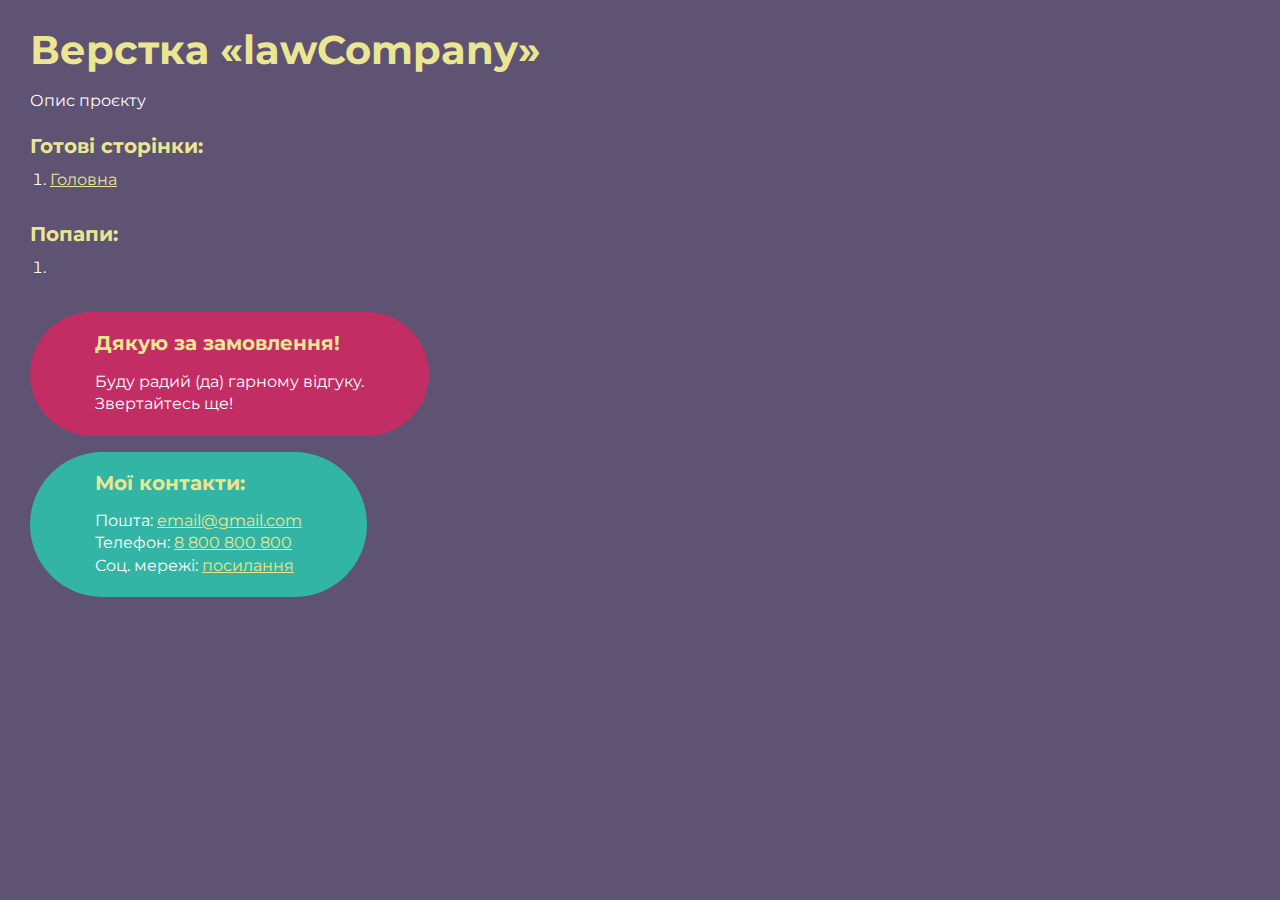
==== index.html @ 1487f6f9 "Add files via upload" ====
<!DOCTYPE html>
<html>

<head>
	<meta charset="UTF-8">
	<meta name="viewport" content="width=device-width, initial-scale=1.0">
	<title>Верстка «lawCompany»</title>
</head>

<body>
	<div class="rootpage">
		<h1>Верстка «lawCompany»</h1>
		<div class="rootpage__info">
			Опис проєкту
		</div>
		<h2>Готові сторінки:</h2>
		<ol class="rootpage__list">
			<li><a target="_blank" href="home.html">Головна</a></li>
		</ol>
		<h2>Попапи:</h2>
		<ol class="rootpage__list">
			<li><a target="_blank" href="home.html#"></a></li>
		</ol>
		<div class="rootpage__tnx">
			<h2>Дякую за замовлення!</h2>
			<p>Буду радий (да) гарному відгуку.</p>
			<p>Звертайтесь ще!</p>
		</div>
		<div class="rootpage__contacts">
			<h2>Мої контакти:</h2>
			<p>Пошта: <a href="mailto:email@gmail.com">email@gmail.com</a></p>
			<p>Телефон: <a href="tel:8800800800">8 800 800 800</a></p>
			<p>Соц. мережі: <a href="">посилання</a></p>
		</div>
	</div>
</body>
<style>
	@charset "UTF-8";
	@import url("https://fonts.googleapis.com/css?family=Montserrat:regular,700&display=swap");

	*,
	*::before,
	*::after {
		padding: 0px;
		margin: 0px;
		border: 0px;
		box-sizing: border-box;
	}

	html,
	body {
		height: 100%;
		margin: 0;
		padding: 0;
		min-width: 320px;
		width: 100%;
		color: #fff;
		background-color: #5e5373;
	}

	body {
		font-family: Montserrat;
		font-size: 100%;
		line-height: 1;
		font-size: 1rem;
	}

	a {
		text-decoration: underline;
		color: #ebe691
	}

	a:visited {
		text-decoration: underline;
		color: #aaa768;
	}

	a:hover {
		text-decoration: none;
	}

	ul li {
		list-style: none;
	}

	img {
		vertical-align: top;
	}

	.wrapper {
		width: 100%;
		min-height: 100%;
		overflow: hidden;
	}

	.rootpage {
		padding: 30px;
		display: flex;
		flex-direction: column;
		align-items: flex-start;
	}

	@media (max-width: 767px) {
		.rootpage {
			padding: 30px 15px;
		}
	}

	h1 {
		color: #ebe691;
		font-size: 2.5rem;
		margin: 0px 0px 1.25rem 0px;
	}

	@media (max-width: 767px) {
		h1 {
			font-size: 1.85rem;
			margin: 0px 0px 1.25rem 0px;
		}
	}

	h2 {
		color: #ebe691;
		font-size: 1.25rem;
		margin: 0px 0px 1rem 0px;
	}

	@media (max-width: 767px) {
		h2 {
			font-size: 1.125rem;
			margin: 0px 0px 1rem 0px;
		}
	}

	.rootpage__info {
		line-height: 140%;
		margin: 0px 0px 1.5rem 0px;
	}

	.rootpage__list {
		margin: 0px 0px 2.25rem 1.25rem;
	}

	.rootpage__list li:not(:last-child) {
		margin: 0px 0px 15px 0px;
	}

	.rootpage__contacts,
	.rootpage__tnx {
		border-radius: 200px;
		padding: 20px 65px;
		line-height: 140%;
	}

	@media (max-width: 767px) {

		.rootpage__contacts,
		.rootpage__tnx {
			border-radius: 40px;
			padding: 20px;
		}
	}

	.rootpage__contacts {
		background: #32b5a4;

	}

	.rootpage__contacts a {
		color: #ebe691;
	}

	.rootpage__tnx {
		background: #c22d63;
		margin: 0px 0px 1rem 0px;
	}
</style>

</html>
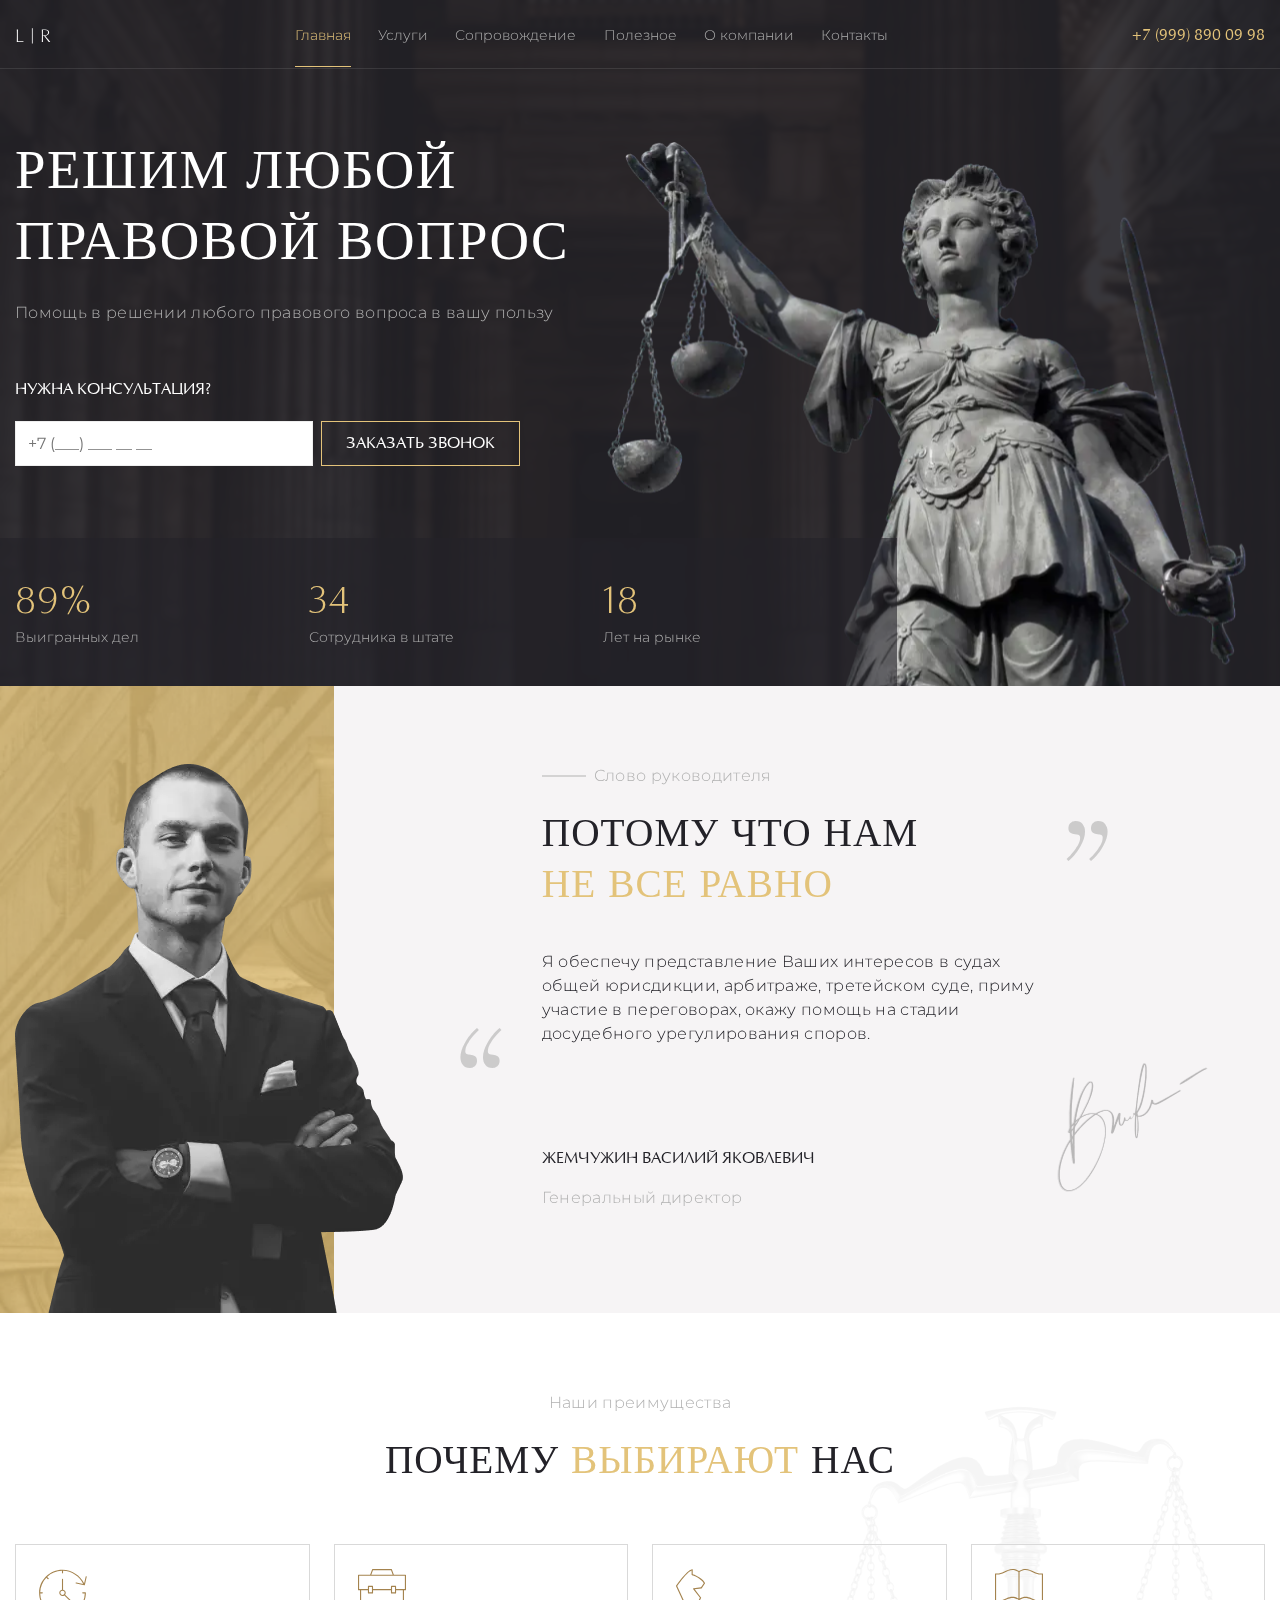
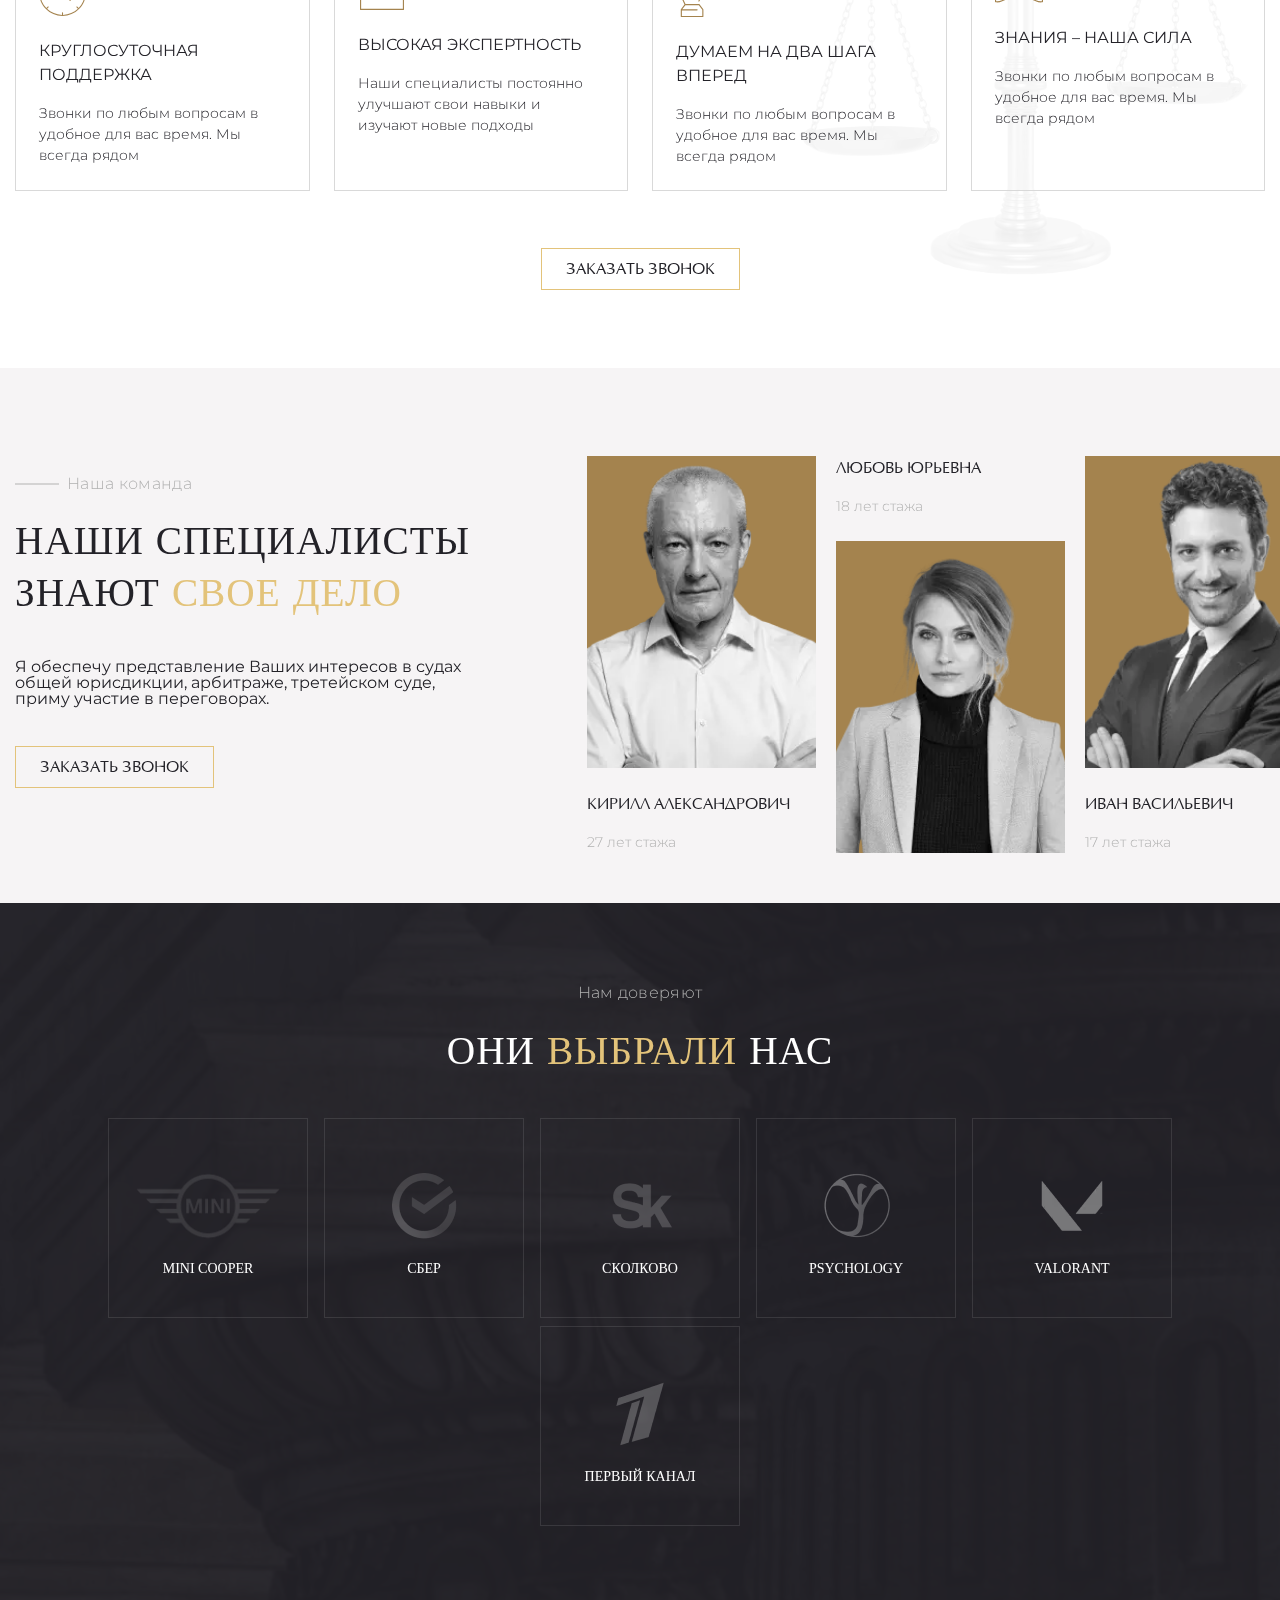
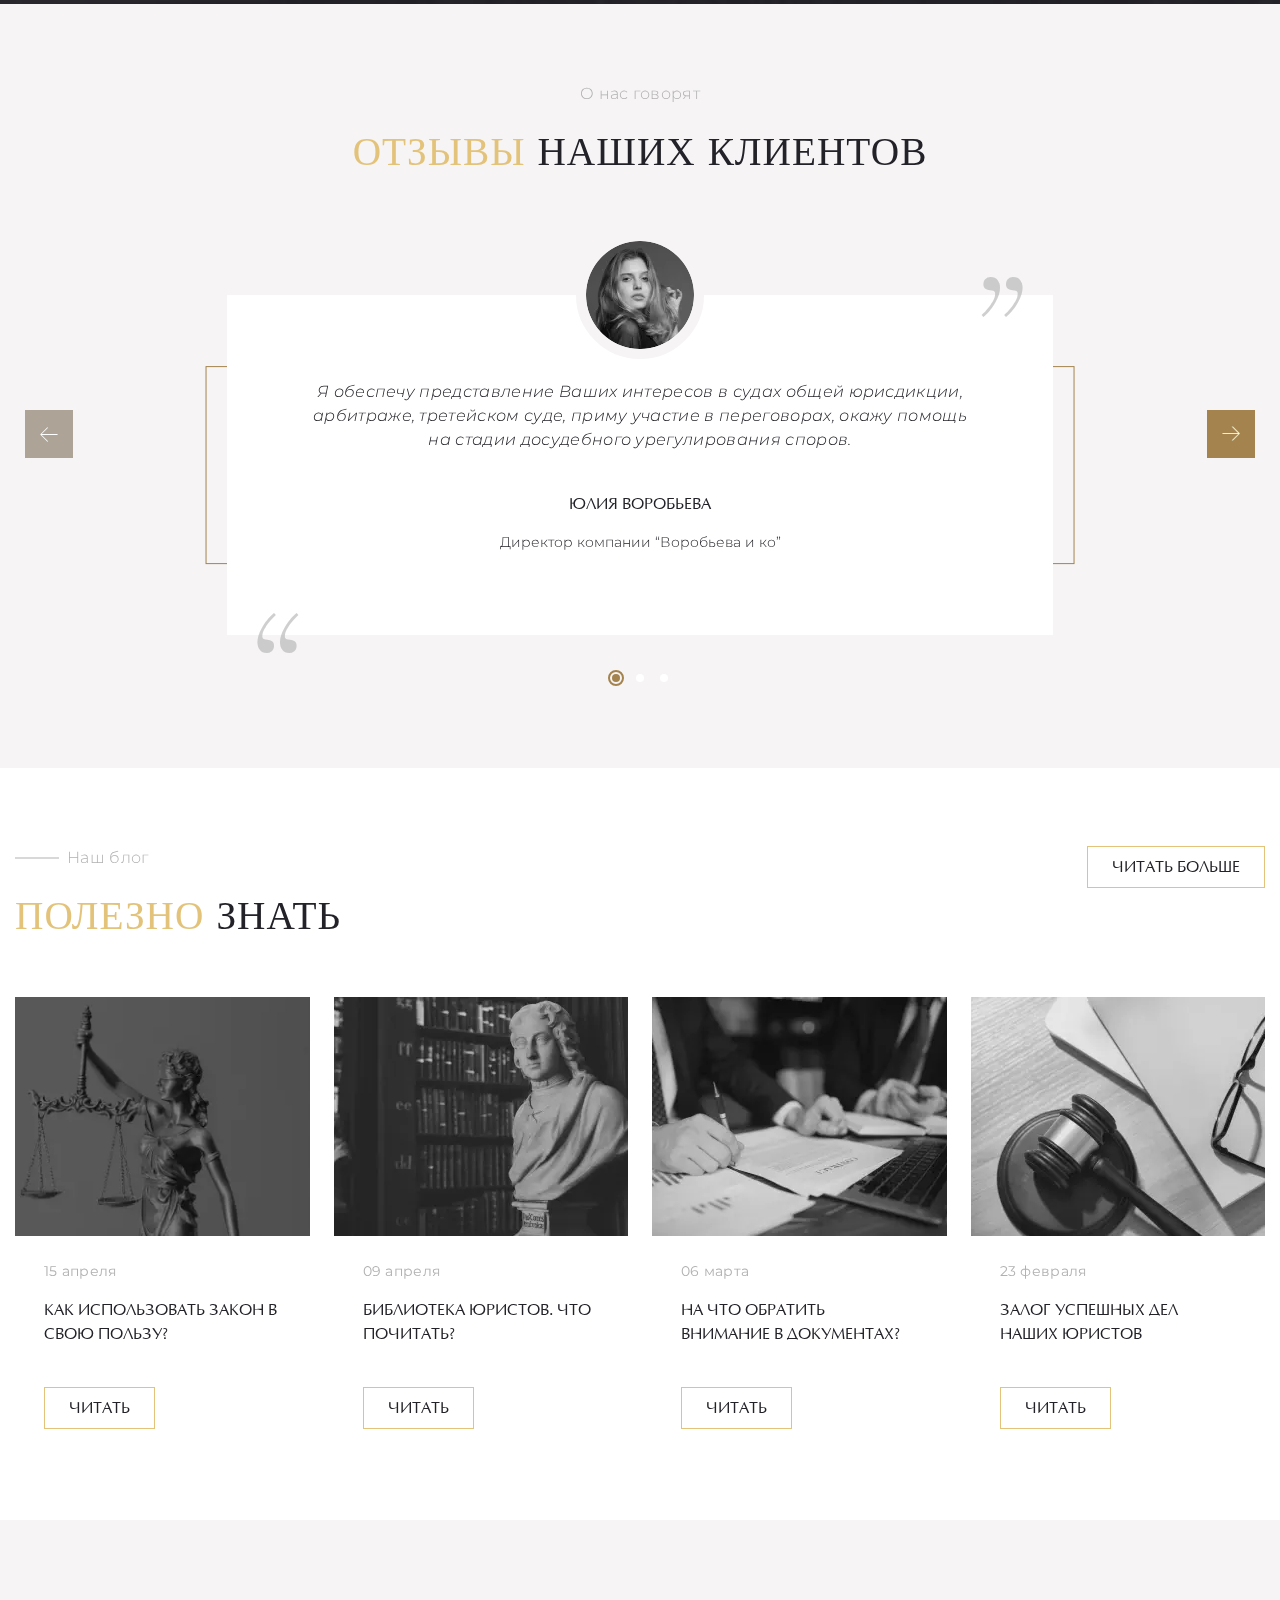
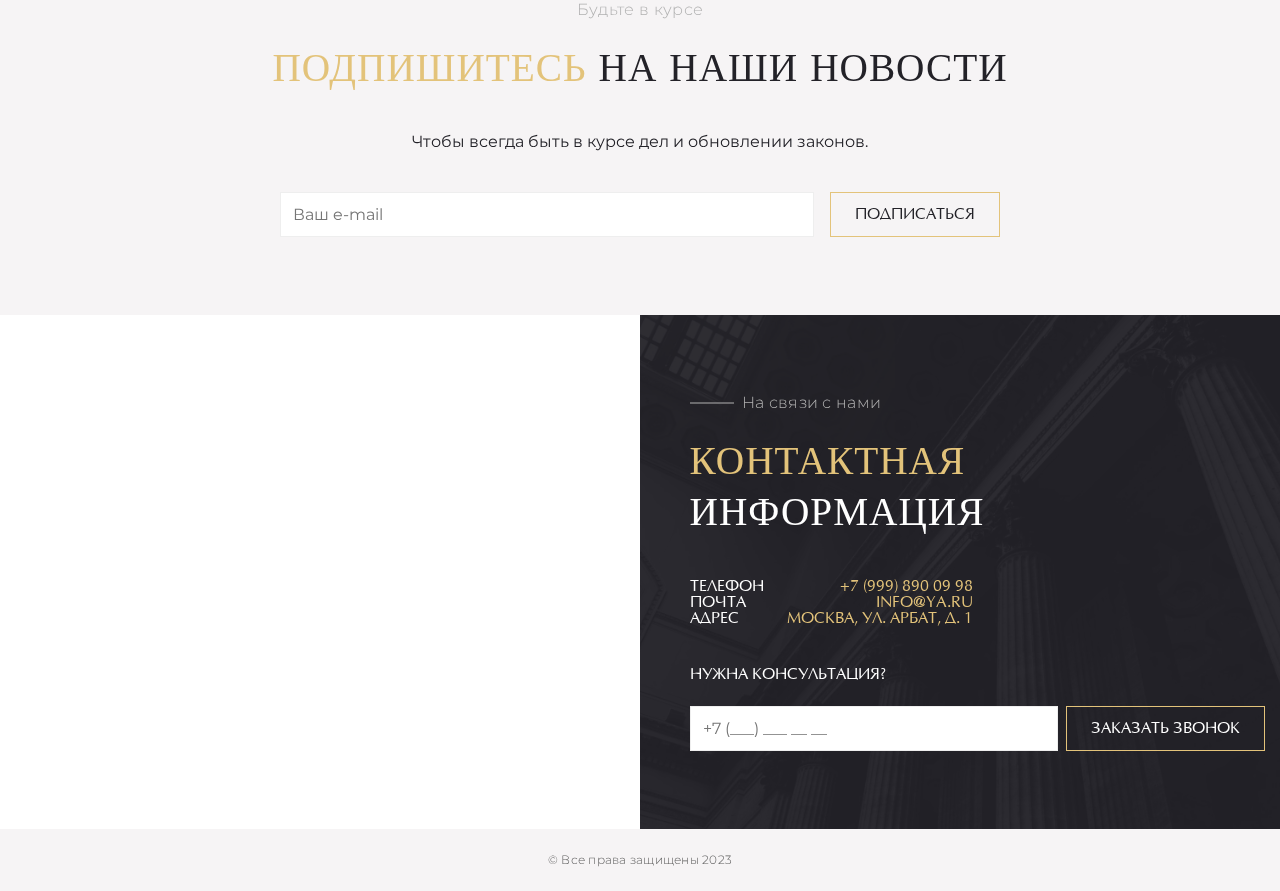
==== commit 62842dda: "Update and rename home.html to index.html" ====
--- a/index.html
+++ b/index.html
@@ -1,179 +1,716 @@
-<!DOCTYPE html>
-<html>
+<!doctype html>
+<html lang="en">
 
 <head>
-	<meta charset="UTF-8">
-	<meta name="viewport" content="width=device-width, initial-scale=1.0">
-	<title>Верстка «lawCompany»</title>
+	<title>HomePage</title>
+	<meta charset="UTF-8" />
+	<meta name="format-detection" content="telephone=no" />
+	<!-- <style>body{opacity: 0;}</style> -->
+	<link rel="stylesheet" href="css/style.min.css?_v=20231029182730" />
+	<link rel="shortcut icon" href="favicon.ico" />
+	<!-- <meta name="robots" content="noindex, nofollow"> -->
+	<meta name="viewport" content="width=device-width, initial-scale=1.0" />
 </head>
 
 <body>
-	<div class="rootpage">
-		<h1>Верстка «lawCompany»</h1>
-		<div class="rootpage__info">
-			Опис проєкту
+	<div class="wrapper">
+		<!-- <div id="popup" aria-hidden="true" class="popup">
+  <div class="popup__wrapper">
+    <div class="popup__content">
+      <button data-close type="button" class="popup__close">Закрити</button>
+      <div class="popup__text">Text</div>
+    </div>
+  </div>
+</div> -->
+		<div id="order-popup" aria-hidden="true" class="order-popup popup">
+			<div class="order-popup__wrapper popup__wrapper">
+				<div class="order-popup__content popup__content">
+					<button data-close type="button" class="popup__close"></button>
+					<div class="order-popup__body">
+						<h2 class="order-popup__title title">
+							Оставьте заявку <span>мы с вами свяжемся</span>
+						</h2>
+						<form action="files/sendmail/sendmail.php" method="POST" class="order-popup__form">
+							<input type="text" name="form[name]" data-error="Error" placeholder="Ваше имя" class="order-popup__input input" />
+							<input type="tel" name="form[tel]" data-error="Error" placeholder="+7 (___) ___ __ __" class="order-popup__input input" />
+							<input type="email" name="form[email]" data-error="Error" placeholder="Ваш e-mail" class="order-popup__input input" />
+							<button type="submit" class="order-popup__btn button">
+								Отправить
+							</button>
+						</form>
+					</div>
+				</div>
+			</div>
 		</div>
-		<h2>Готові сторінки:</h2>
-		<ol class="rootpage__list">
-			<li><a target="_blank" href="home.html">Головна</a></li>
-		</ol>
-		<h2>Попапи:</h2>
-		<ol class="rootpage__list">
-			<li><a target="_blank" href="home.html#"></a></li>
-		</ol>
-		<div class="rootpage__tnx">
-			<h2>Дякую за замовлення!</h2>
-			<p>Буду радий (да) гарному відгуку.</p>
-			<p>Звертайтесь ще!</p>
-		</div>
-		<div class="rootpage__contacts">
-			<h2>Мої контакти:</h2>
-			<p>Пошта: <a href="mailto:email@gmail.com">email@gmail.com</a></p>
-			<p>Телефон: <a href="tel:8800800800">8 800 800 800</a></p>
-			<p>Соц. мережі: <a href="">посилання</a></p>
-		</div>
+		<header class="header">
+			<div class="header__container">
+				<div class="header__content">
+					<div class="header__left left-header">
+						<div class="left-header__img">
+							<a href="#" class="header__logo"><img src="img/logo.svg" alt="logo" /></a>
+						</div>
+					</div>
+					<div class="header__menu menu">
+						<nav class="menu__body">
+							<ul class="menu__list">
+								<li class="menu__item">
+									<a href="#" class="menu__link _active">Главная</a>
+								</li>
+								<li class="menu__item">
+									<a href="#" class="menu__link">Услуги</a>
+								</li>
+								<li class="menu__item">
+									<a href="#" class="menu__link">Сопровождение</a>
+								</li>
+								<li class="menu__item">
+									<a href="#" class="menu__link">Полезное</a>
+								</li>
+								<li class="menu__item">
+									<a href="#" class="menu__link">О компании</a>
+								</li>
+								<li class="menu__item">
+									<a href="#" class="menu__link">Контакты</a>
+								</li>
+							</ul>
+						</nav>
+					</div>
+					<div class="header__right right-header">
+						<a href="tel:79998900998" class="right-header__phone">+7 (999) 890 09 98</a>
+						<button type="button" class="menu__icon icon-menu">
+							<span></span>
+						</button>
+					</div>
+				</div>
+			</div>
+		</header>
+
+		<main class="page">
+			<section class="main">
+				<div class="main__img-ibg" data-prlx-parent>
+					<picture><source srcset="img/main/bg.webp" type="image/webp"><img src="img/main/bg.png" alt="bg" data-prlx /></picture>
+				</div>
+
+				<div class="main__dark"></div>
+				<div class="main__container">
+					<div class="main__content">
+						<div class="main__body body-main">
+							<div class="body-main__left left-main">
+								<h1 class="left-main__title">Решим любой правовой вопрос</h1>
+								<p class="left-main__desc">
+									Помощь в решении любого правового вопроса в вашу пользу
+								</p>
+								<div class="left-main__form form-left-main">
+									<p class="form-left-main__title">Нужна консультация?</p>
+									<form class="form-left-main__form" action="files/sendmail/sendmail.php" method="POST">
+										<input type="tel" name="form[phone]" data-error="Error" placeholder="+7 (___) ___ __ __" class="form-left-main__input input tel-input" />
+										<a type="submit" class="form-left-main__btn button button_w" data-popup="#order-popup">
+											Заказать звонок
+										</a>
+									</form>
+								</div>
+							</div>
+						</div>
+						<div class="right-body-main__img">
+							<picture><source srcset="img/main/01.webp" type="image/webp"><img src="img/main/01.png" alt="img" /></picture>
+						</div>
+						<div class="main__bottom bottom-main">
+							<div class="bottom-main__bg"></div>
+							<div class="bottom-main__items">
+								<div class="bottom-main__item item-bottom-main">
+									<p class="item-bottom-main__title">89%</p>
+									<p class="item-bottom-main__desc">Выигранных дел</p>
+								</div>
+								<div class="bottom-main__item item-bottom-main">
+									<p class="item-bottom-main__title">34</p>
+									<p class="item-bottom-main__desc">Сотрудника в штате</p>
+								</div>
+								<div class="bottom-main__item item-bottom-main">
+									<p class="item-bottom-main__title">18</p>
+									<p class="item-bottom-main__desc">Лет на рынке</p>
+								</div>
+							</div>
+						</div>
+					</div>
+				</div>
+			</section>
+
+			<section class="do-care">
+				<div class="do-care__bg-ibg" data-prlx-parent>
+					<picture><source srcset="img/do-care/bg.webp" type="image/webp"><img src="img/do-care/bg.png" alt="bg" data-prlx /></picture>
+				</div>
+				<div class="do-care__container">
+					<div class="do-care__img">
+						<picture><source srcset="img/do-care/01.webp" type="image/webp"><img src="img/do-care/01.png" alt="man" /></picture>
+					</div>
+					<div class="do-care__content">
+						<div class="do-care__quote quote-do-care">
+							<div class="quote-do-care__painting">
+								<picture><source srcset="img/do-care/painting.webp" type="image/webp"><img src="img/do-care/painting.png" alt="painting" /></picture>
+							</div>
+							<h3 class="quote-do-care__subtitle subtitle subtitle_dash">
+								Слово руководителя
+							</h3>
+							<div class="quote-do-care__body">
+								<span class="quote-do-care__quote quote quote_top _icon-quote"></span>
+								<span class="quote-do-care__quote quote quote_bottom _icon-quote"></span>
+								<h2 class="quote-do-care__title title">
+									Потому что нам <span>не все равно</span>
+								</h2>
+								<p class="quote-do-care__desc">
+									Я обеспечу представление Ваших интересов в судах общей
+									юрисдикции, арбитраже, третейском суде, приму участие в
+									переговорах, окажу помощь на стадии досудебного
+									урегулирования споров.
+								</p>
+							</div>
+
+							<div class="quote-do-care__author author-quote-do-care">
+								<h4 class="author-quote-do-care__title">
+									Жемчужин Василий Яковлевич
+								</h4>
+								<p class="author-quote-do-care__desc">Генеральный директор</p>
+							</div>
+						</div>
+					</div>
+				</div>
+			</section>
+
+			<section class="why-us">
+				<div class="why-us__bg-ibg" data-prlx-parent>
+					<picture><source srcset="img/why-us/bg.webp" type="image/webp"><img src="img/why-us/bg.png" alt="bg" data-prlx /></picture>
+				</div>
+				<div class="why-us__container">
+					<div class="why-us__content">
+						<div class="why-us__top top-why-us">
+							<h3 class="top-why-us__subtitle subtitle">Наши преимущества</h3>
+							<h2 class="top-why-us__title title">
+								Почему <span>выбирают</span> нас
+							</h2>
+						</div>
+						<div class="why-us__cards">
+							<div class="why-us__card card-why-us">
+								<div class="card-why-us__body">
+									<div class="card-why-us__img">
+										<img src="img/why-us/01.svg" alt="clock" />
+									</div>
+									<h4 class="card-why-us__title">круглосуточная поддержка</h4>
+									<p class="card-why-us__desc">
+										Звонки по любым вопросам в удобное для вас время. Мы
+										всегда рядом
+									</p>
+								</div>
+							</div>
+							<div class="why-us__card card-why-us">
+								<div class="card-why-us__body">
+									<div class="card-why-us__img">
+										<img src="img/why-us/02.svg" alt="briefcase" />
+									</div>
+									<h4 class="card-why-us__title">Высокая экспертность</h4>
+									<p class="card-why-us__desc">
+										Наши специалисты постоянно улучшают свои навыки и изучают
+										новые подходы
+									</p>
+								</div>
+							</div>
+							<div class="why-us__card card-why-us">
+								<div class="card-why-us__body">
+									<div class="card-why-us__img">
+										<img src="img/why-us/03.svg" alt="horse" />
+									</div>
+									<h4 class="card-why-us__title">
+										думаем на два шага вперед
+									</h4>
+									<p class="card-why-us__desc">
+										Звонки по любым вопросам в удобное для вас время. Мы
+										всегда рядом
+									</p>
+								</div>
+							</div>
+							<div class="why-us__card card-why-us">
+								<div class="card-why-us__body">
+									<div class="card-why-us__img">
+										<img src="img/why-us/04.svg" alt="book" />
+									</div>
+									<h4 class="card-why-us__title">Знания – наша сила</h4>
+									<p class="card-why-us__desc">
+										Звонки по любым вопросам в удобное для вас время. Мы
+										всегда рядом
+									</p>
+								</div>
+							</div>
+						</div>
+						<a href="#" class="why-us__btn button" data-popup="#order-popup">Заказать звонок</a>
+					</div>
+				</div>
+			</section>
+
+			<section class="our-specialists">
+				<div class="our-specialists__container">
+					<div class="our-specialists__content">
+						<div class="our-specialists__left left-our-specialists">
+							<h2 class="left-our-specialists__subtitle subtitle subtitle_dash">
+								Наша команда
+							</h2>
+							<h3 class="left-our-specialists__title title">
+								Наши специалисты знают <span>свое дело</span>
+							</h3>
+							<p class="left-our-specialists__desc">
+								Я обеспечу представление Ваших интересов в судах общей
+								юрисдикции, арбитраже, третейском суде, приму участие в
+								переговорах.
+							</p>
+							<a href="#" class="left-our-specialists__btn button">Заказать звонок</a>
+						</div>
+						<div class="our-specialists__slider swiper">
+							<div class="our-specialists__wrapper swiper-wrapper">
+								<div class="our-specialists__slide slide-our-specialists swiper-slide">
+									<div class="slide-our-specialists__body">
+										<div class="slide-our-specialists__img-ibg">
+											<picture><source srcset="img/our-specialists/01.webp" type="image/webp"><img src="img/our-specialists/01.png" alt="photo of specialist" /></picture>
+										</div>
+										<div class="slide-our-specialists__info info-slide-specialist">
+											<h4 class="info-slide-specialist__name">
+												КИРИЛЛ АЛЕКСАНДРОВич
+											</h4>
+											<p class="info-slide-specialist__exp">27 лет стажа</p>
+										</div>
+									</div>
+								</div>
+
+								<div class="our-specialists__slide slide-our-specialists swiper-slide">
+									<div class="slide-our-specialists__body slide-our-specialists_reverse">
+										<div class="slide-our-specialists__img-ibg">
+											<picture><source srcset="img/our-specialists/02.webp" type="image/webp"><img src="img/our-specialists/02.png" alt="photo of specialist" /></picture>
+										</div>
+										<div class="slide-our-specialists__info info-slide-specialist">
+											<h4 class="info-slide-specialist__name">
+												Любовь Юрьевна
+											</h4>
+											<p class="info-slide-specialist__exp">18 лет стажа</p>
+										</div>
+									</div>
+								</div>
+
+								<div class="our-specialists__slide slide-our-specialists swiper-slide">
+									<div class="slide-our-specialists__body">
+										<div class="slide-our-specialists__img-ibg">
+											<picture><source srcset="img/our-specialists/03.webp" type="image/webp"><img src="img/our-specialists/03.png" alt="photo of specialist" /></picture>
+										</div>
+										<div class="slide-our-specialists__info info-slide-specialist">
+											<h4 class="info-slide-specialist__name">
+												Иван васильевич
+											</h4>
+											<p class="info-slide-specialist__exp">17 лет стажа</p>
+										</div>
+									</div>
+								</div>
+
+								<div class="our-specialists__slide slide-our-specialists swiper-slide">
+									<div class="slide-our-specialists__body slide-our-specialists_reverse">
+										<div class="slide-our-specialists__img-ibg">
+											<picture><source srcset="img/our-specialists/04.webp" type="image/webp"><img src="img/our-specialists/04.png" alt="photo of specialist" /></picture>
+										</div>
+										<div class="slide-our-specialists__info info-slide-specialist">
+											<h4 class="info-slide-specialist__name">
+												АННА ДМИТРИЕВНА
+											</h4>
+											<p class="info-slide-specialist__exp">12 лет стажа</p>
+										</div>
+									</div>
+								</div>
+
+								<div class="our-specialists__slide slide-our-specialists swiper-slide">
+									<div class="slide-our-specialists__body">
+										<div class="slide-our-specialists__img-ibg">
+											<picture><source srcset="img/our-specialists/01.webp" type="image/webp"><img src="img/our-specialists/01.png" alt="photo of specialist" /></picture>
+										</div>
+										<div class="slide-our-specialists__info info-slide-specialist">
+											<h4 class="info-slide-specialist__name">
+												КИРИЛЛ АЛЕКСАНДРОВич
+											</h4>
+											<p class="info-slide-specialist__exp">27 лет стажа</p>
+										</div>
+									</div>
+								</div>
+
+								<div class="our-specialists__slide slide-our-specialists swiper-slide">
+									<div class="slide-our-specialists__body slide-our-specialists_reverse">
+										<div class="slide-our-specialists__img-ibg">
+											<picture><source srcset="img/our-specialists/02.webp" type="image/webp"><img src="img/our-specialists/02.png" alt="photo of specialist" /></picture>
+										</div>
+										<div class="slide-our-specialists__info info-slide-specialist">
+											<h4 class="info-slide-specialist__name">
+												Любовь Юрьевна
+											</h4>
+											<p class="info-slide-specialist__exp">18 лет стажа</p>
+										</div>
+									</div>
+								</div>
+
+								<div class="our-specialists__slide slide-our-specialists swiper-slide">
+									<div class="slide-our-specialists__body">
+										<div class="slide-our-specialists__img-ibg">
+											<picture><source srcset="img/our-specialists/03.webp" type="image/webp"><img src="img/our-specialists/03.png" alt="photo of specialist" /></picture>
+										</div>
+										<div class="slide-our-specialists__info info-slide-specialist">
+											<h4 class="info-slide-specialist__name">
+												Иван васильевич
+											</h4>
+											<p class="info-slide-specialist__exp">17 лет стажа</p>
+										</div>
+									</div>
+								</div>
+
+								<div class="our-specialists__slide slide-our-specialists swiper-slide">
+									<div class="slide-our-specialists__body slide-our-specialists_reverse">
+										<div class="slide-our-specialists__img-ibg">
+											<picture><source srcset="img/our-specialists/04.webp" type="image/webp"><img src="img/our-specialists/04.png" alt="photo of specialist" /></picture>
+										</div>
+										<div class="slide-our-specialists__info info-slide-specialist">
+											<h4 class="info-slide-specialist__name">
+												АННА ДМИТРИЕВНА
+											</h4>
+											<p class="info-slide-specialist__exp">12 лет стажа</p>
+										</div>
+									</div>
+								</div>
+							</div>
+						</div>
+					</div>
+				</div>
+			</section>
+
+			<section class="choose-us">
+				<div class="choose-us__bg-ibg" data-prlx-parent>
+					<picture><source srcset="img/choose-us/bg.webp" type="image/webp"><img src="img/choose-us/bg.jpg" alt="bg" data-prlx /></picture>
+				</div>
+				<div class="choose-us__dark"></div>
+				<div class="choose-us__container">
+					<div class="choose-us__content">
+						<div class="choose-us__top top-choose-us">
+							<h3 class="top-choose-us__subtitle subtitle">Нам доверяют</h3>
+							<h2 class="top-choose-us__title title">
+								они <span>выбрали</span> нас
+							</h2>
+						</div>
+						<div class="choose-us__cards">
+							<div class="choose-us__card card-choose-us">
+								<div class="card-choose-us__body">
+									<div class="card-choose-us__img">
+										<picture><source srcset="img/choose-us/01.webp" type="image/webp"><img src="img/choose-us/01.png" alt="company" /></picture>
+									</div>
+									<p class="card-choose-us__name">mini cooper</p>
+								</div>
+							</div>
+							<div class="choose-us__card card-choose-us">
+								<div class="card-choose-us__body">
+									<div class="card-choose-us__img">
+										<picture><source srcset="img/choose-us/02.webp" type="image/webp"><img src="img/choose-us/02.png" alt="company" /></picture>
+									</div>
+									<p class="card-choose-us__name">сбер</p>
+								</div>
+							</div>
+							<div class="choose-us__card card-choose-us">
+								<div class="card-choose-us__body">
+									<div class="card-choose-us__img">
+										<picture><source srcset="img/choose-us/03.webp" type="image/webp"><img src="img/choose-us/03.png" alt="company" /></picture>
+									</div>
+									<p class="card-choose-us__name">сколково</p>
+								</div>
+							</div>
+							<div class="choose-us__card card-choose-us">
+								<div class="card-choose-us__body">
+									<div class="card-choose-us__img">
+										<picture><source srcset="img/choose-us/04.webp" type="image/webp"><img src="img/choose-us/04.png" alt="company" /></picture>
+									</div>
+									<p class="card-choose-us__name">psychology</p>
+								</div>
+							</div>
+							<div class="choose-us__card card-choose-us">
+								<div class="card-choose-us__body">
+									<div class="card-choose-us__img">
+										<picture><source srcset="img/choose-us/05.webp" type="image/webp"><img src="img/choose-us/05.png" alt="company" /></picture>
+									</div>
+									<p class="card-choose-us__name">Valorant</p>
+								</div>
+							</div>
+							<div class="choose-us__card card-choose-us">
+								<div class="card-choose-us__body">
+									<div class="card-choose-us__img">
+										<picture><source srcset="img/choose-us/06.webp" type="image/webp"><img src="img/choose-us/06.png" alt="company" /></picture>
+									</div>
+									<p class="card-choose-us__name">первый канал</p>
+								</div>
+							</div>
+						</div>
+					</div>
+				</div>
+			</section>
+
+			<section class="reviews">
+				<div class="reviews__container">
+					<div class="reviews__content">
+						<div class="reviews__top top-reviews">
+							<h3 class="top-reviews__subtitle subtitle">О нас говорят</h3>
+							<h2 class="top-reviews__title title">
+								<span>Отзывы</span> наших клиентов
+							</h2>
+						</div>
+						<div class="reviews__slider slider-reviews swiper">
+							<div class="reviews__wrapper swiper-wrapper">
+								<div class="reviews__slide slide-reviews swiper-slide">
+									<div class="slide-reviews__wrapper">
+										<div class="slide-reviews__body">
+											<div class="slide-reviews__img">
+												<picture><source srcset="img/reviews/01.webp" type="image/webp"><img src="img/reviews/01.png" alt="photo" /></picture>
+											</div>
+											<div class="slide-reviews__quote_top quote _icon-quote"></div>
+											<div class="slide-reviews__quote_bottom quote _icon-quote"></div>
+											<div class="slide-reviews__content">
+												<p class="slide-reviews__desc" data-swiper-parallax="-150">
+													Я обеспечу представление Ваших интересов в судах
+													общей юрисдикции, арбитраже, третейском суде, приму
+													участие в переговорах, окажу помощь на стадии
+													досудебного урегулирования споров.
+												</p>
+												<div class="slide-reviews__info info-slide-reviews">
+													<p class="info-slide-reviews__name" data-swiper-parallax="-200">
+														Юлия Воробьева
+													</p>
+													<p class="info-slide-reviews__desc" data-swiper-parallax="-250">
+														Директор компании “Воробьева и ко”
+													</p>
+												</div>
+											</div>
+										</div>
+									</div>
+								</div>
+								<div class="reviews__slide slide-reviews swiper-slide">
+									<div class="slide-reviews__wrapper">
+										<div class="slide-reviews__body">
+											<div class="slide-reviews__img">
+												<picture><source srcset="img/reviews/01.webp" type="image/webp"><img src="img/reviews/01.png" alt="photo" /></picture>
+											</div>
+											<div class="slide-reviews__quote_top quote _icon-quote"></div>
+											<div class="slide-reviews__quote_bottom quote _icon-quote"></div>
+											<div class="slide-reviews__content">
+												<p class="slide-reviews__desc" data-swiper-parallax="-150">
+													Я обеспечу представление Ваших интересов в судах
+													общей юрисдикции, арбитраже, третейском суде, приму
+													участие в переговорах, окажу помощь на стадии
+													досудебного урегулирования споров.
+												</p>
+												<div class="slide-reviews__info info-slide-reviews">
+													<p class="info-slide-reviews__name" data-swiper-parallax="-200">
+														Юлия Воробьева
+													</p>
+													<p class="info-slide-reviews__desc" data-swiper-parallax="-250">
+														Директор компании “Воробьева и ко”
+													</p>
+												</div>
+											</div>
+										</div>
+									</div>
+								</div>
+								<div class="reviews__slide slide-reviews swiper-slide">
+									<div class="slide-reviews__wrapper">
+										<div class="slide-reviews__body">
+											<div class="slide-reviews__img">
+												<picture><source srcset="img/reviews/01.webp" type="image/webp"><img src="img/reviews/01.png" alt="photo" /></picture>
+											</div>
+											<div class="slide-reviews__quote_top quote _icon-quote"></div>
+											<div class="slide-reviews__quote_bottom quote _icon-quote"></div>
+											<div class="slide-reviews__content">
+												<p class="slide-reviews__desc" data-swiper-parallax="-150">
+													Я обеспечу представление Ваших интересов в судах
+													общей юрисдикции, арбитраже, третейском суде, приму
+													участие в переговорах, окажу помощь на стадии
+													досудебного урегулирования споров.
+												</p>
+												<div class="slide-reviews__info info-slide-reviews">
+													<p class="info-slide-reviews__name" data-swiper-parallax="-200">
+														Юлия Воробьева
+													</p>
+													<p class="info-slide-reviews__desc" data-swiper-parallax="-250">
+														Директор компании “Воробьева и ко”
+													</p>
+												</div>
+											</div>
+										</div>
+									</div>
+								</div>
+							</div>
+							<div class="slider-reviews__pagination"></div>
+							<button type="button" class="slider-reviews__arrow slider-reviews__prev _icon-arrow"></button>
+							<button type="button" class="slider-reviews__arrow slider-reviews__next _icon-arrow"></button>
+						</div>
+					</div>
+				</div>
+			</section>
+
+			<section class="blog">
+				<div class="blog__container">
+					<div class="blog__content">
+						<div class="blog__top top-blog">
+							<div class="top-blog__left">
+								<h3 class="top-blog__subtitle subtitle subtitle_dash">
+									Наш блог
+								</h3>
+								<h2 class="top-blog__title title">
+									<span>полезно</span> знать
+								</h2>
+							</div>
+							<a href="#" class="top-blog__btn button">Читать больше</a>
+						</div>
+						<div class="blog__body">
+							<div class="blog__cards">
+								<div class="blog__card card-blog">
+									<div class="card-blog__body">
+										<div class="card-blog__img-ibg">
+											<picture><source srcset="img/blog/01.webp" type="image/webp"><img src="img/blog/01.png" alt="bg" /></picture>
+										</div>
+										<div class="card-blog__content">
+											<p class="card-blog__date">15 апреля</p>
+											<h4 class="card-blog__title">
+												Как использовать закон в свою пользу?
+											</h4>
+											<a href="#" class="card-blog__btn button">Читать</a>
+										</div>
+									</div>
+								</div>
+
+								<div class="blog__card card-blog">
+									<div class="card-blog__body">
+										<div class="card-blog__img-ibg">
+											<picture><source srcset="img/blog/02.webp" type="image/webp"><img src="img/blog/02.png" alt="bg" /></picture>
+										</div>
+										<div class="card-blog__content">
+											<p class="card-blog__date">09 апреля</p>
+											<h4 class="card-blog__title">
+												библиотека юристов. Что почитать?
+											</h4>
+											<a href="#" class="card-blog__btn button">Читать</a>
+										</div>
+									</div>
+								</div>
+
+								<div class="blog__card card-blog">
+									<div class="card-blog__body">
+										<div class="card-blog__img-ibg">
+											<picture><source srcset="img/blog/03.webp" type="image/webp"><img src="img/blog/03.png" alt="bg" /></picture>
+										</div>
+										<div class="card-blog__content">
+											<p class="card-blog__date">06 марта</p>
+											<h4 class="card-blog__title">
+												на что обратить внимание в документах?
+											</h4>
+											<a href="#" class="card-blog__btn button">Читать</a>
+										</div>
+									</div>
+								</div>
+
+								<div class="blog__card card-blog">
+									<div class="card-blog__body">
+										<div class="card-blog__img-ibg">
+											<picture><source srcset="img/blog/04.webp" type="image/webp"><img src="img/blog/04.png" alt="bg" /></picture>
+										</div>
+										<div class="card-blog__content">
+											<p class="card-blog__date">23 февраля</p>
+											<h4 class="card-blog__title">
+												залог успешных дел наших юристов
+											</h4>
+											<a href="#" class="card-blog__btn button">Читать</a>
+										</div>
+									</div>
+								</div>
+							</div>
+						</div>
+					</div>
+				</div>
+			</section>
+
+			<section class="news">
+				<div class="news__container">
+					<div class="news__content">
+						<div class="news__top top-news">
+							<h3 class="top-news__subtitle subtitle">Будьте в курсе</h3>
+							<h2 class="top-news__title title">
+								<span>подпишитесь</span> на наши новости
+							</h2>
+							<p class="top-news__desc">
+								Чтобы всегда быть в курсе дел и обновлении законов.
+							</p>
+						</div>
+						<div class="news__form form-news">
+							<form action="files/sendmail/sendmail.php" method="POST">
+								<input type="email" name="form[email]" data-error="Error" placeholder="Ваш e-mail" class="form-news__input input" />
+								<button type="submit" class="form-news__btn button">
+									подписаться
+								</button>
+							</form>
+						</div>
+					</div>
+				</div>
+			</section>
+
+			<section class="contacts">
+				<div data-da=".contacts__content, 767.98,first" class="contacts__map" id="map"></div>
+				<div class="contacts__img-ibg" data-prlx-parent>
+					<picture><source srcset="img/contacts/bg.webp" type="image/webp"><img src="img/contacts/bg.png" alt="bg" data-prlx /></picture>
+				</div>
+				<div class="contacts__dark"></div>
+				<div class="contacts__container">
+					<div class="contacts__content">
+						<div class="contacts__top top-contacts">
+							<h3 class="top-contacts__subtitle subtitle subtitle_dash">
+								На связи с нами
+							</h3>
+							<h2 class="top-contacts__title title">
+								<span>Контактная</span> информация
+							</h2>
+						</div>
+						<div class="contacts__info info-contacts">
+							<div class="info-contacts__items">
+								<div class="info-contacts__item item-info-contacts">
+									<p class="item-info-contacts__field">телефон</p>
+									<p class="item-info-contacts__value">+7 (999) 890 09 98</p>
+								</div>
+								<div class="info-contacts__item item-info-contacts">
+									<p class="item-info-contacts__field">почта</p>
+									<p class="item-info-contacts__value">info@ya.ru</p>
+								</div>
+								<div class="info-contacts__item item-info-contacts">
+									<p class="item-info-contacts__field">адрес</p>
+									<p class="item-info-contacts__value">
+										Москва, ул. Арбат, д. 1
+									</p>
+								</div>
+							</div>
+						</div>
+						<div class="contacts__form form-contacts">
+							<p class="form-contacts__title">Нужна консультация?</p>
+							<form class="form-contacts__form" action="files/sendmail/sendmail.php" method="POST">
+								<input type="tel" name="form[phone]" data-error="Error" placeholder="+7 (___) ___ __ __" class="form-contacts__input input tel-input" />
+								<button type="submit" class="form-contacts__btn button button_w" data-popup="#order-popup">
+									Заказать звонок
+								</button>
+							</form>
+						</div>
+					</div>
+				</div>
+			</section>
+		</main>
+		<footer class="footer">
+			<div class="footer__container">
+				<div class="footer__content">
+					<p class="footer__copyright">© Все права защищены 2023</p>
+				</div>
+			</div>
+		</footer>
+
 	</div>
+	<script src="js/app.min.js?_v=20231029182730"></script>
+
 </body>
-<style>
-	@charset "UTF-8";
-	@import url("https://fonts.googleapis.com/css?family=Montserrat:regular,700&display=swap");
-
-	*,
-	*::before,
-	*::after {
-		padding: 0px;
-		margin: 0px;
-		border: 0px;
-		box-sizing: border-box;
-	}
-
-	html,
-	body {
-		height: 100%;
-		margin: 0;
-		padding: 0;
-		min-width: 320px;
-		width: 100%;
-		color: #fff;
-		background-color: #5e5373;
-	}
-
-	body {
-		font-family: Montserrat;
-		font-size: 100%;
-		line-height: 1;
-		font-size: 1rem;
-	}
-
-	a {
-		text-decoration: underline;
-		color: #ebe691
-	}
-
-	a:visited {
-		text-decoration: underline;
-		color: #aaa768;
-	}
-
-	a:hover {
-		text-decoration: none;
-	}
-
-	ul li {
-		list-style: none;
-	}
-
-	img {
-		vertical-align: top;
-	}
-
-	.wrapper {
-		width: 100%;
-		min-height: 100%;
-		overflow: hidden;
-	}
-
-	.rootpage {
-		padding: 30px;
-		display: flex;
-		flex-direction: column;
-		align-items: flex-start;
-	}
-
-	@media (max-width: 767px) {
-		.rootpage {
-			padding: 30px 15px;
-		}
-	}
-
-	h1 {
-		color: #ebe691;
-		font-size: 2.5rem;
-		margin: 0px 0px 1.25rem 0px;
-	}
-
-	@media (max-width: 767px) {
-		h1 {
-			font-size: 1.85rem;
-			margin: 0px 0px 1.25rem 0px;
-		}
-	}
-
-	h2 {
-		color: #ebe691;
-		font-size: 1.25rem;
-		margin: 0px 0px 1rem 0px;
-	}
-
-	@media (max-width: 767px) {
-		h2 {
-			font-size: 1.125rem;
-			margin: 0px 0px 1rem 0px;
-		}
-	}
-
-	.rootpage__info {
-		line-height: 140%;
-		margin: 0px 0px 1.5rem 0px;
-	}
-
-	.rootpage__list {
-		margin: 0px 0px 2.25rem 1.25rem;
-	}
-
-	.rootpage__list li:not(:last-child) {
-		margin: 0px 0px 15px 0px;
-	}
-
-	.rootpage__contacts,
-	.rootpage__tnx {
-		border-radius: 200px;
-		padding: 20px 65px;
-		line-height: 140%;
-	}
-
-	@media (max-width: 767px) {
-
-		.rootpage__contacts,
-		.rootpage__tnx {
-			border-radius: 40px;
-			padding: 20px;
-		}
-	}
-
-	.rootpage__contacts {
-		background: #32b5a4;
-
-	}
-
-	.rootpage__contacts a {
-		color: #ebe691;
-	}
-
-	.rootpage__tnx {
-		background: #c22d63;
-		margin: 0px 0px 1rem 0px;
-	}
-</style>
-
-</html>+
+</html>
--- a/css/style.min.css
+++ b/css/style.min.css
@@ -0,0 +1 @@
+@charset "UTF-8";@import url(https://fonts.googleapis.com/css?family=Montserrat:300,300italic&display=swap);@font-face{font-family:icons;font-display:swap;src:url(../fonts/icons.woff2) format("woff2"),url(../fonts/icons.woff) format("woff");font-weight:400;font-style:normal}@font-face{font-family:OptimaEL;font-display:swap;src:url(../fonts/OPTIMAEL-TEXT-1.woff2) format("woff2"),url(../fonts/OPTIMAEL-TEXT-1.woff) format("woff");font-weight:400;font-style:normal}@font-face{font-family:Optimal;font-display:swap;src:url("../fonts/Optimal Regular.woff2") format("woff2"),url("../fonts/Optimal Regular.woff") format("woff");font-weight:400;font-style:normal}[class*=_icon-]:before{font-family:icons;font-style:normal;font-weight:400;font-variant:normal;text-transform:none;line-height:1;-webkit-font-smoothing:antialiased;-moz-osx-font-smoothing:grayscale}[class*=_icon-]:before{display:block}._icon-arrow:before{content:"\e900"}._icon-location:before{content:"\e901"}._icon-quote:before{content:"\e902"}*{padding:0;margin:0;border:0}*,:after,:before{-webkit-box-sizing:border-box;box-sizing:border-box}body,html{height:100%;min-width:320px}body{color:#232228;line-height:1;font-family:Montserrat;font-size:1rem;-ms-text-size-adjust:100%;-moz-text-size-adjust:100%;-webkit-text-size-adjust:100%;-webkit-font-smoothing:antialiased;-moz-osx-font-smoothing:grayscale}button,input,textarea{font-family:Montserrat;font-size:inherit}button{cursor:pointer;color:inherit;background-color:transparent}a{color:inherit;text-decoration:none}ul li{list-style:none}img{vertical-align:top}h1,h2,h3,h4,h5,h6{font-weight:inherit;font-size:inherit}.lock body{overflow:hidden;-ms-touch-action:none;touch-action:none;-ms-scroll-chaining:none;overscroll-behavior:none}.wrapper{min-height:100%;display:-webkit-box;display:-ms-flexbox;display:flex;-webkit-box-orient:vertical;-webkit-box-direction:normal;-ms-flex-direction:column;flex-direction:column;overflow:hidden}@supports (overflow:clip){.wrapper{overflow:clip}}.wrapper>main{-webkit-box-flex:1;-ms-flex:1 1 auto;flex:1 1 auto}.wrapper>*{min-width:0}iframe#webpack-dev-server-client-overlay{display:none!important}[class*=__container]{max-width:82.875rem;margin:0 auto;padding:0 .9375rem}.button{display:-webkit-inline-box;display:-ms-inline-flexbox;display:inline-flex;-webkit-box-pack:center;-ms-flex-pack:center;justify-content:center;-webkit-box-align:center;-ms-flex-align:center;align-items:center;padding:12px 24px;color:#232228;font-family:Optimal;font-size:1rem;font-weight:400;border:1px solid #e3c37a;text-transform:uppercase;white-space:nowrap;-webkit-transition:all .3s ease 0s;transition:all .3s ease 0s}.button._fw{width:100%}.button_w{color:#fff}input[type=email],input[type=tel],input[type=text],textarea{-webkit-appearance:none;-moz-appearance:none;appearance:none;outline:0}.input{border-radius:0!important;width:100%;display:-webkit-inline-box;display:-ms-inline-flexbox;display:inline-flex;padding:12px 12px;border:1px solid #eee;-webkit-transition:all .3s ease 0s;transition:all .3s ease 0s}.input._form-focus{border:1px solid #9e9e9e}.input[placeholder]:not([data-placeholder-nohiden])::-webkit-input-placeholder{-webkit-transition:opacity .3s;transition:opacity .3s}.input[placeholder]:not([data-placeholder-nohiden])::-moz-placeholder{-moz-transition:opacity .3s;transition:opacity .3s}.input[placeholder]:not([data-placeholder-nohiden]):-ms-input-placeholder{-ms-transition:opacity .3s;transition:opacity .3s}.input[placeholder]:not([data-placeholder-nohiden])::-ms-input-placeholder{-ms-transition:opacity .3s;transition:opacity .3s}.input[placeholder]:not([data-placeholder-nohiden])::placeholder{-webkit-transition:opacity .3s;transition:opacity .3s}.input[placeholder]:not([data-placeholder-nohiden]):focus::-webkit-input-placeholder{opacity:0}.input[placeholder]:not([data-placeholder-nohiden]):focus::-moz-placeholder{opacity:0}.input[placeholder]:not([data-placeholder-nohiden]):focus:-ms-input-placeholder{opacity:0}.input[placeholder]:not([data-placeholder-nohiden]):focus::-ms-input-placeholder{opacity:0}.input[placeholder]:not([data-placeholder-nohiden]):focus::placeholder{opacity:0}textarea.input{resize:none;padding:0 0}body::after{content:"";background-color:rgba(0,0,0,.5);position:fixed;width:100%;height:100%;top:0;left:0;opacity:0;-webkit-transition:opacity .8s ease 0s;transition:opacity .8s ease 0s;pointer-events:none;z-index:149}.popup-show body::after{opacity:1}.popup{position:fixed;top:0;left:0;bottom:0;right:0;padding:30px 10px;-webkit-transition:visibility .8s ease 0s;transition:visibility .8s ease 0s;visibility:hidden;pointer-events:none}.popup_show{z-index:150;visibility:visible;overflow:auto;pointer-events:auto}.popup_show .popup__content{visibility:visible;-webkit-transform:scale(1);-ms-transform:scale(1);transform:scale(1)}.popup__wrapper{display:-webkit-box;display:-ms-flexbox;display:flex;-webkit-box-orient:vertical;-webkit-box-direction:normal;-ms-flex-direction:column;flex-direction:column;-webkit-box-align:center;-ms-flex-align:center;align-items:center;min-height:100%;-webkit-box-flex:1;-ms-flex:1 1 auto;flex:1 1 auto;width:100%;display:flex;-webkit-box-pack:center;-ms-flex-pack:center;justify-content:center;align-items:center}.popup__content{visibility:hidden;-webkit-transform:scale(0);-ms-transform:scale(0);transform:scale(0);-webkit-transition:-webkit-transform .3s ease 0s;transition:-webkit-transform .3s ease 0s;transition:transform .3s ease 0s;transition:transform .3s ease 0s,-webkit-transform .3s ease 0s;background-color:#fff;padding:20px;width:100%;max-width:963px;border-radius:20px;position:relative}.lock .popup__content{visibility:visible}.popup__close{position:absolute;top:-25px;right:-25px;height:1.5625rem;width:1.5625rem}.popup__close::after,.popup__close::before{content:"";width:1.5625rem;height:2px;position:absolute;top:50%;left:0;background-color:#b1b1b1;-webkit-transform:translate(0,-50%);-ms-transform:translate(0,-50%);transform:translate(0,-50%)}.popup__close::after{-webkit-transform:rotate(45deg);-ms-transform:rotate(45deg);transform:rotate(45deg)}.popup__close::before{-webkit-transform:rotate(-45deg);-ms-transform:rotate(-45deg);transform:rotate(-45deg)}.order-popup{text-align:center}.order-popup__content{padding:1.5rem}.order-popup__body{border:1px solid var(--Dark-Yellow,#a4834e)}.order-popup__title{margin-bottom:2.5rem}.order-popup__input{margin-bottom:1.5rem}.order-popup__btn{margin-top:1rem}[class*=-ibg]{position:relative}[class*=-ibg] img{position:absolute;width:100%;height:100%;top:0;left:0;-o-object-fit:cover;object-fit:cover}[class*=-ibg_contain] img{-o-object-fit:contain;object-fit:contain}.title{font-family:OptimaEL;font-weight:400;line-height:1.3;letter-spacing:1px;text-transform:uppercase}.title span{color:#e3c37a}.subtitle{color:var(--Disable-Gray,#b1b1b1);font-weight:300;line-height:1.5;letter-spacing:.32px}.subtitle_dash{position:relative;padding-left:3.25rem}.subtitle_dash::before{content:"";position:absolute;width:44px;height:1px;top:50%;left:0;-webkit-transform:translate(0,-50%);-ms-transform:translate(0,-50%);transform:translate(0,-50%);background-color:#b1b1b1}.quote{position:absolute;font-size:4.6875rem;color:rgba(177,177,177,.6117647059)}.quote_top{top:0;-webkit-transform:rotate(-180deg) translate(0,-15%);-ms-transform:rotate(-180deg) translate(0,-15%);transform:rotate(-180deg) translate(0,-15%)}.quote_bottom{bottom:0;-webkit-transform:translate(0,30%);-ms-transform:translate(0,30%);transform:translate(0,30%)}.header{width:100%;position:fixed;padding:10px 0;z-index:100;-webkit-transition:all .3s ease 0s;transition:all .3s ease 0s;background-color:transparent}.header__content{min-height:50px;display:-webkit-box;display:-ms-flexbox;display:flex;-webkit-box-pack:justify;-ms-flex-pack:justify;justify-content:space-between;-webkit-box-align:center;-ms-flex-align:center;align-items:center}.gray-header{background-color:#232228}.menu{-ms-grid-column-align:center;justify-self:center}.menu__list{display:-webkit-box;display:-ms-flexbox;display:flex;-ms-flex-wrap:wrap;flex-wrap:wrap;position:relative}.menu__list::after{content:"";position:absolute;width:500vw;height:1px;bottom:-23px;left:-200%;background-color:rgba(177,177,177,.16)}.menu__link{color:#b1b1b1;text-align:center;font-size:.875rem;font-weight:300;line-height:1.5;position:relative;-webkit-transition:all .3s ease 0s;transition:all .3s ease 0s}.menu__link::before{content:"";position:absolute;width:0%;height:1px;bottom:-23px;left:50%;-webkit-transform:translate(-50%,0);-ms-transform:translate(-50%,0);transform:translate(-50%,0);background-color:#e3c37a;-webkit-transition:all .3s ease 0s;transition:all .3s ease 0s}.menu__link:hover{color:#e3c37a}.menu__link._active{color:#e3c37a}.menu__link._active::before{width:100%}.right-header{display:-webkit-box;display:-ms-flexbox;display:flex;-webkit-box-align:center;-ms-flex-align:center;align-items:center}.right-header__phone{color:#e3c37a;font-family:Optimal;text-transform:uppercase;-webkit-transition:all .3s ease 0s;transition:all .3s ease 0s}.right-header__phone:hover{color:#ffe8b3}.icon-menu{display:none}.footer{padding:22px 0;background:var(--NG-Light-Gray,#f6f4f5)}.footer__content{display:-webkit-box;display:-ms-flexbox;display:flex;-webkit-box-pack:center;-ms-flex-pack:center;justify-content:center}.footer__copyright{color:#5d5d5d;text-align:center;font-size:.75rem;font-weight:300;line-height:1.5;letter-spacing:.24px}.main{position:relative;overflow:hidden}.main__content{position:relative}.main__dark{position:absolute;width:100%;height:100%;top:0;left:0;background-color:rgba(35,34,40,.91);-webkit-backdrop-filter:blur(2.5px);backdrop-filter:blur(2.5px);z-index:-9}.main__img-ibg{position:absolute;width:130%;height:130%;top:0;left:-15%;z-index:-10}.main__body{display:-webkit-box;display:-ms-flexbox;display:flex;-webkit-box-pack:justify;-ms-flex-pack:justify;justify-content:space-between}.left-main{-webkit-box-flex:0;-ms-flex:0 1 583px;flex:0 1 583px}.left-main__title{color:var(--White,#fff);font-family:OptimaEL;font-style:normal;font-weight:400;line-height:1.2857142857;letter-spacing:1.4px;text-transform:uppercase}.left-main__desc{color:var(--Disable-Gray,#b1b1b1);font-weight:300;line-height:1.5;letter-spacing:.32px}.form-left-main__title{color:#fff;font-family:Optimal;font-weight:400;text-transform:uppercase}.form-left-main__input{-webkit-box-flex:0;-ms-flex:0 1 298px;flex:0 1 298px}.form-left-main__btn{cursor:pointer}.form-left-main__form{display:-webkit-box;display:-ms-flexbox;display:flex;gap:8px}.right-body-main__img{position:absolute;width:649px;height:100%;bottom:0;right:1%;z-index:-2}.right-body-main__img img{max-width:100%}.bottom-main{width:calc(100% - 368px);position:relative}.bottom-main__bg{position:absolute;width:200vw;height:100%;top:0;right:0;background:rgba(35,34,40,.62);z-index:-1}.bottom-main__items{display:-webkit-box;display:-ms-flexbox;display:flex;-webkit-box-pack:justify;-ms-flex-pack:justify;justify-content:space-between}.item-bottom-main{-webkit-box-flex:0;-ms-flex:0 1 302px;flex:0 1 302px}.item-bottom-main__title{color:var(--Light-Yellow,#e3c37a);font-family:OptimaEL;font-size:2.5rem;line-height:1.3;letter-spacing:1px;text-transform:uppercase}.item-bottom-main__desc{color:var(--Disable-Gray,#b1b1b1);font-size:.875rem;font-weight:300;line-height:1.5}.do-care{background:var(--NG-Light-Gray,#f6f4f5);z-index:-20;position:relative;overflow:hidden}.do-care__bg-ibg{position:absolute;width:26.1111111111%;height:150%;top:-25%;left:0;z-index:-10}.do-care__bg-ibg::before{content:"";position:absolute;width:100%;height:100%;top:0;left:0;background-color:#e3c37a}.do-care__container{display:-ms-grid;display:grid;-ms-grid-columns:450px 1fr;grid-template-columns:450px 1fr}.do-care__img{-ms-flex-item-align:end;-ms-grid-row-align:end;align-self:end}.quote-do-care{position:relative}.quote-do-care__body{position:relative}.quote-do-care__painting{opacity:25%;position:absolute;bottom:0;right:-40%}.quote-do-care__title{width:80%}.quote-do-care__desc{font-weight:300;line-height:1.5;letter-spacing:.32px}.author-quote-do-care__title{font-family:Optimal;font-weight:400;line-height:1.5;text-transform:uppercase;margin-bottom:1rem}.author-quote-do-care__desc{color:var(--Disable-Gray,#b1b1b1);font-weight:300;line-height:1.5;letter-spacing:.32px}.why-us{position:relative;text-align:center;overflow:hidden}.why-us__bg-ibg{position:absolute;width:40%;height:100%;top:0;right:0;z-index:-10;opacity:7%}.why-us__bg-ibg img{-o-object-fit:contain;object-fit:contain}.why-us__cards{display:-webkit-box;display:-ms-flexbox;display:flex;-ms-flex-wrap:wrap;flex-wrap:wrap;margin:0 -.75rem;row-gap:10px}.card-why-us{padding:0 .75rem;-webkit-box-flex:0;-ms-flex:0 1 25%;flex:0 1 25%;text-align:left;min-width:306px}.card-why-us__body{height:100%;border:1px solid var(--BG-Gray,#d9d9d9)}.card-why-us__title{margin-bottom:1rem;font-weight:400;line-height:1.5;text-transform:uppercase}.card-why-us__desc{font-size:.875rem;font-weight:300;line-height:1.5;justify-self:flex-end}.our-specialists{background:var(--NG-Light-Gray,#f6f4f5);padding-bottom:2.5rem}.our-specialists__content{display:-webkit-box;display:-ms-flexbox;display:flex;margin:0 -16vw 0 0}.our-specialists__slider{padding:.625rem}.left-our-specialists{-webkit-box-flex:0;-ms-flex:0 0 562px;flex:0 0 562px}.left-our-specialists__desc{width:82.4742268041%}.slide-our-specialists{width:229px;cursor:pointer;-webkit-transition:all .3s ease 0s;transition:all .3s ease 0s}.slide-our-specialists__body{display:-webkit-box;display:-ms-flexbox;display:flex;-webkit-box-orient:vertical;-webkit-box-direction:normal;-ms-flex-direction:column;flex-direction:column;row-gap:1.5rem}.slide-our-specialists_reverse{-webkit-box-orient:vertical;-webkit-box-direction:reverse;-ms-flex-direction:column-reverse;flex-direction:column-reverse}.slide-our-specialists__img-ibg{padding-bottom:19.5rem;background-color:#a4834e;-webkit-transition:all .3s ease 0s;transition:all .3s ease 0s}.info-slide-specialist__name{font-family:Optimal;font-weight:400;line-height:1.5;text-transform:uppercase;margin-bottom:1rem}.info-slide-specialist__exp{color:var(--Disable-Gray,#b1b1b1);font-size:.875rem;font-style:normal;font-weight:300;line-height:1.5}.choose-us{text-align:center;position:relative}.choose-us__bg-ibg{position:absolute;width:100%;height:130%;top:-15%;left:0;z-index:-50;opacity:5%}.choose-us__dark{position:absolute;width:100%;height:100%;top:0;left:0;background-color:#232228;z-index:-51}.choose-us__cards{display:-webkit-box;display:-ms-flexbox;display:flex;-ms-flex-wrap:wrap;flex-wrap:wrap;-webkit-box-pack:center;-ms-flex-pack:center;justify-content:center;margin:0 -.5rem;row-gap:8px}.top-choose-us{margin-bottom:2.5rem}.top-choose-us__title{color:#fff}.card-choose-us{padding:0 .5rem}.card-choose-us__body{padding:2.75rem 1.5rem;border:1px solid rgba(217,217,217,.13);width:200px;height:200px}.card-choose-us__img{max-height:86px;height:100%;display:-webkit-box;display:-ms-flexbox;display:flex;-webkit-box-pack:center;-ms-flex-pack:center;justify-content:center;-webkit-box-align:center;-ms-flex-align:center;align-items:center;margin-bottom:.8125rem}.card-choose-us__img img{max-width:100%}.card-choose-us__name{color:#fff;font-family:Optima;font-size:.875rem;font-weight:400;text-transform:uppercase}.reviews{text-align:center;background:var(--NG-Light-Gray,#f6f4f5)}.reviews__slider{margin:0 10px;position:relative}.slider-reviews__pagination{position:absolute;width:100%;height:16px;bottom:0;left:50%;-webkit-transform:translate(-50%,0);-ms-transform:translate(-50%,0);transform:translate(-50%,0);display:-webkit-box;display:-ms-flexbox;display:flex;-webkit-box-pack:center;-ms-flex-pack:center;justify-content:center;gap:16px}.slider-reviews__pagination .swiper-pagination-bullet{cursor:pointer;width:8px;height:8px;border-radius:50%;background-color:#fff;-webkit-transition:all .3s ease 0s;transition:all .3s ease 0s;position:relative}.slider-reviews__pagination .swiper-pagination-bullet:hover{background-color:#a4834e}.slider-reviews__pagination .swiper-pagination-bullet::before{content:"";position:absolute;width:200%;height:200%;top:50%;left:50%;-webkit-transform:translate(-50%,-50%);-ms-transform:translate(-50%,-50%);transform:translate(-50%,-50%);border-radius:50%;border:2px solid #a4834e;opacity:0;-webkit-transition:all .3s ease 0s;transition:all .3s ease 0s}.slider-reviews__pagination .swiper-pagination-bullet-active{background-color:#a4834e}.slider-reviews__pagination .swiper-pagination-bullet-active::before{opacity:1}.slider-reviews__arrow{position:absolute;background-color:#a4834e;width:48px;height:48px;top:50%;-webkit-transform:translate(0,-50%);-ms-transform:translate(0,-50%);transform:translate(0,-50%);-webkit-transition:all .3s ease 0s;transition:all .3s ease 0s}.slider-reviews__arrow::before{-webkit-transition:all .3s ease 0s;transition:all .3s ease 0s;font-size:1.5rem;color:#fff}.slider-reviews__arrow:hover{-webkit-transform:scale(1.1) translate(0,-45%);-ms-transform:scale(1.1) translate(0,-45%);transform:scale(1.1) translate(0,-45%)}.slider-reviews__arrow:hover::before{-webkit-transform:scale(1.2);-ms-transform:scale(1.2);transform:scale(1.2)}.slider-reviews__arrow.swiper-button-disabled{background-color:rgba(99,81,54,.4941176471)}.slider-reviews__prev{left:0}.slider-reviews__prev::before{-webkit-transform:rotate(-180deg);-ms-transform:rotate(-180deg);transform:rotate(-180deg)}.slider-reviews__prev:hover::before{-webkit-transform:rotate(-180deg) scale(1.2);-ms-transform:rotate(-180deg) scale(1.2);transform:rotate(-180deg) scale(1.2)}.slider-reviews__next{right:0}.slide-reviews{padding-top:7.25rem;padding-bottom:3.4375rem}.slide-reviews__wrapper{background-color:#fff;margin:0 auto;position:relative}.slide-reviews__body{position:relative;width:100%;height:100%;padding-top:5.3125rem}.slide-reviews__body::before{content:"";position:absolute;z-index:-5;width:105.1522248244%;height:58.1761006289%;top:50%;left:50%;border:1px solid #a4834e;-webkit-transform:translate(-50%,-50%);-ms-transform:translate(-50%,-50%);transform:translate(-50%,-50%)}.slide-reviews__quote_top{top:0;right:24px;-webkit-transform:rotate(-180deg) translate(0,25%);-ms-transform:rotate(-180deg) translate(0,25%);transform:rotate(-180deg) translate(0,25%)}.slide-reviews__quote_bottom{bottom:0;left:24px;-webkit-transform:translate(0,25%);-ms-transform:translate(0,25%);transform:translate(0,25%)}.slide-reviews__img{position:absolute;top:0;left:50%;-webkit-transform:translate(-50%,-50%);-ms-transform:translate(-50%,-50%);transform:translate(-50%,-50%)}.slide-reviews__img img{border-radius:50%;border:10px solid #f6f4f5;max-width:100%}.slide-reviews__desc{font-style:italic;font-weight:300;line-height:1.5;letter-spacing:.32px;margin-bottom:2.5rem}.info-slide-reviews__name{font-family:Optimal;font-weight:400;line-height:1.5;text-transform:uppercase;margin-bottom:1rem}.info-slide-reviews__desc{font-size:.875rem;font-style:normal;font-weight:300;line-height:1.5}.blog__cards{display:-webkit-box;display:-ms-flexbox;display:flex;-ms-flex-wrap:wrap;flex-wrap:wrap;margin:0 -.75rem;row-gap:24px}.top-blog{display:-webkit-box;display:-ms-flexbox;display:flex;-webkit-box-align:start;-ms-flex-align:start;align-items:flex-start;-webkit-box-pack:justify;-ms-flex-pack:justify;justify-content:space-between}.card-blog{-webkit-box-flex:0;-ms-flex:0 1 25%;flex:0 1 25%;padding:0 .75rem;display:-webkit-box;display:-ms-flexbox;display:flex;-webkit-box-orient:vertical;-webkit-box-direction:normal;-ms-flex-direction:column;flex-direction:column}.card-blog__body{cursor:pointer;padding-top:239px;max-width:19.125rem;width:100%;-webkit-box-flex:1;-ms-flex:1 1 auto;flex:1 1 auto;position:relative}.card-blog__img-ibg{position:absolute;width:100%;top:0;left:0;height:239px;z-index:-1;-webkit-transition:all .3s ease 0s;transition:all .3s ease 0s}.card-blog__img-ibg img{max-width:100%;-o-object-position:top;object-position:top}.card-blog__content{-webkit-box-flex:1;-ms-flex:1 1 auto;flex:1 1 auto;margin-top:1.5625rem;min-height:100%;display:-webkit-box;display:-ms-flexbox;display:flex;-webkit-box-orient:vertical;-webkit-box-direction:normal;-ms-flex-direction:column;flex-direction:column;-webkit-box-align:start;-ms-flex-align:start;align-items:flex-start}.card-blog__date{color:#b1b1b1;font-size:.875rem;line-height:1.5;letter-spacing:.28px;margin-bottom:1rem}.card-blog__title{font-family:Optimal;font-weight:400;line-height:1.5;text-transform:uppercase;-webkit-transition:all .3s ease 0s;transition:all .3s ease 0s;-webkit-box-flex:1;-ms-flex:1 1 auto;flex:1 1 auto}.card-blog__btn{margin-bottom:2.375rem;-webkit-transition:all .3s ease 0s;transition:all .3s ease 0s}.news{background:var(--NG-Light-Gray,#f6f4f5);text-align:center}.news__form form{display:-webkit-box;display:-ms-flexbox;display:flex;-webkit-box-pack:center;-ms-flex-pack:center;justify-content:center;gap:16px}.form-news__input{-webkit-box-flex:0;-ms-flex:0 1 534px;flex:0 1 534px}.contacts{position:relative}.contacts__map{position:absolute;width:50%;height:100%;top:0;left:0}.contacts__img-ibg{position:absolute;width:50%;height:130%;top:-25%;right:0;opacity:5%;z-index:-10}.contacts__dark{position:absolute;width:50%;height:100%;top:0;right:0;background-color:#232228;z-index:-11}.contacts__container{display:-webkit-box;display:-ms-flexbox;display:flex;-webkit-box-pack:end;-ms-flex-pack:end;justify-content:flex-end}.contacts__content{-webkit-box-flex:0;-ms-flex:0 1 50%;flex:0 1 50%;color:#fff}.info-contacts{margin-bottom:2.5rem}.info-contacts__items{display:-webkit-box;display:-ms-flexbox;display:flex;-ms-flex-wrap:wrap;flex-wrap:wrap;margin:0 -.75rem;row-gap:12px}.item-info-contacts{padding:0 .75rem;-webkit-box-flex:0;-ms-flex:0 1 50%;flex:0 1 50%;display:-webkit-box;display:-ms-flexbox;display:flex;-webkit-box-pack:justify;-ms-flex-pack:justify;justify-content:space-between;font-family:Optimal;font-weight:400;text-transform:uppercase}.item-info-contacts__field{color:#fff}.item-info-contacts__value{color:#e3c37a}.form-contacts__title{color:#fff;font-family:Optimal;font-weight:400;text-transform:uppercase;margin-bottom:1.5rem}.form-contacts__form{display:-webkit-box;display:-ms-flexbox;display:flex;gap:8px}#map{filter:url("data:image/svg+xml;utf8,<svg xmlns=%27http://www.w3.org/2000/svg%27><filter id=%27grayscale%27><feColorMatrixtype=%27matrix%27 values=%270.3333 0.3333 0.3333 0 0 0.3333 0.3333 0.3333 0 0 0.3333 0.3333 0.3333 0 0 0 0 0 1 0%27/></filter></svg>#grayscale");-webkit-filter:grayscale(100%)}.swiper{overflow:hidden}.swiper-wrapper{width:100%;height:100%;-webkit-box-sizing:content-box;box-sizing:content-box;display:-webkit-box;display:-ms-flexbox;display:flex;position:relative}.swiper-vertical .swiper-wrapper{-webkit-box-orient:vertical;-webkit-box-direction:normal;-ms-flex-direction:column;flex-direction:column}.swiper-autoheight .swiper-wrapper{-webkit-box-align:start;-ms-flex-align:start;align-items:flex-start}.swiper-initialized .swiper-slide{-ms-flex-negative:0;flex-shrink:0}.swiper-android .swiper-slide,.swiper-android .swiper-wrapper{-webkit-transform:translate3d(0,0,0);transform:translate3d(0,0,0)}.swiper-button-lock{display:none!important}@media (min-width:82.875em){.order-popup__body{padding-top:5rem}.order-popup__body{padding-bottom:5rem}.order-popup__body{padding-left:12.5rem}.order-popup__body{padding-right:12.5rem}.title{font-size:2.5rem}.subtitle{margin-bottom:1.375rem}.quote_top{right:-4.375rem}.quote_bottom{left:-5.625rem}.menu__list{gap:1.75rem}.right-header{gap:1.875rem}.main{padding-top:8.75rem}.left-main__title{font-size:3.5rem}.left-main__title{margin-bottom:1.375rem}.left-main__desc{margin-bottom:3.625rem}.form-left-main{margin-bottom:4.625rem}.form-left-main__title{margin-bottom:1.5rem}.bottom-main{padding-top:2.375rem}.bottom-main{padding-bottom:2.375rem}.do-care{padding-top:5rem}.do-care__container{gap:5rem}.do-care__content{margin-right:14.4375rem}.quote-do-care__title{margin-bottom:2.5rem}.quote-do-care__desc{margin-bottom:6.4375rem}.why-us{padding-top:5rem}.why-us{padding-bottom:5rem}.why-us__cards{margin-bottom:3.625rem}.top-why-us__title{margin-bottom:3.625rem}.card-why-us__body{padding:1.5rem}.card-why-us__img{margin-bottom:1.5rem}.our-specialists{padding-top:5rem}.left-our-specialists{margin-top:1.6875rem}.left-our-specialists__title{margin-bottom:2.5rem}.left-our-specialists__desc{margin-bottom:2.5rem}.choose-us{padding-top:5rem}.choose-us{padding-bottom:5rem}.reviews{padding-top:5rem}.reviews{padding-bottom:5rem}.slide-reviews__wrapper{width:53.375rem}.slide-reviews__body{padding-right:5.3125rem}.slide-reviews__body{padding-left:5.3125rem}.slide-reviews__body{padding-bottom:5.3125rem}.blog{padding-top:5rem}.blog{padding-bottom:5rem}.top-blog{margin-bottom:3.5rem}.card-blog__body{padding-left:1.875rem}.card-blog__body{padding-right:1.875rem}.card-blog__title{margin-bottom:1rem}.news{padding-top:5rem}.news{padding-bottom:5rem}.top-news__title{margin-bottom:2.5rem}.top-news__desc{margin-bottom:2.6875rem}.contacts{padding-top:5rem}.contacts{padding-bottom:5rem}.contacts__content{padding-left:3.25rem}.top-contacts__title{margin-bottom:2.5rem}}@media (max-width:75em){.right-body-main__img{display:none}.bottom-main{width:100%}.bottom-main__bg{right:-50%}.item-bottom-main{display:-webkit-box;display:-ms-flexbox;display:flex;-webkit-box-orient:vertical;-webkit-box-direction:normal;-ms-flex-direction:column;flex-direction:column;-webkit-box-align:center;-ms-flex-align:center;align-items:center}.our-specialists__content{-webkit-box-orient:vertical;-webkit-box-direction:normal;-ms-flex-direction:column;flex-direction:column;margin:0}.left-our-specialists{-webkit-box-flex:1;-ms-flex:1 1 auto;flex:1 1 auto;text-align:center}.left-our-specialists__subtitle{padding:0}.left-our-specialists__subtitle.subtitle_dash::before{display:none}.left-our-specialists__desc{margin:0 auto;margin-bottom:1.25rem}}@media (max-width:75em) and (max-width:20em){.left-our-specialists__btn{margin-bottom:1.25rem}}@media (max-width:810px){.menu__body{padding:20px;padding-top:50px;background-color:#232228;position:fixed;width:100%;height:100%;top:0;left:-100%;overflow:auto;-webkit-transition:all .3s ease 0s;transition:all .3s ease 0s}.menu-open .menu__body{left:0}.menu__list{-webkit-box-orient:vertical;-webkit-box-direction:normal;-ms-flex-direction:column;flex-direction:column}.menu__link{font-size:1.25rem}.menu__link::before{bottom:-10px}.icon-menu{display:block;position:relative;width:1.875rem;height:1.125rem;z-index:5}.icon-menu span,.icon-menu::after,.icon-menu::before{content:"";-webkit-transition:all .3s ease 0s;transition:all .3s ease 0s;right:0;position:absolute;width:100%;height:.125rem;background-color:#fff}.icon-menu::before{top:0}.icon-menu::after{bottom:0}.icon-menu span{top:calc(50% - .0625rem)}.menu-open .icon-menu span{width:0}.menu-open .icon-menu::before{top:calc(50% - .0625rem);-webkit-transform:rotate(-45deg);-ms-transform:rotate(-45deg);transform:rotate(-45deg)}.menu-open .icon-menu::after{bottom:calc(50% - .0625rem);-webkit-transform:rotate(45deg);-ms-transform:rotate(45deg);transform:rotate(45deg)}}@media (max-width:810px) and (any-hover:none){.icon-menu{cursor:default}}@media (max-width:50em){.bottom-main__items{-ms-flex-wrap:wrap;flex-wrap:wrap}.item-bottom-main{-webkit-box-flex:0;-ms-flex:0 1 50%;flex:0 1 50%}.quote-do-care__painting{display:none}.why-us__bg-ibg{width:100%;right:50%;-webkit-transform:translate(50%,0);-ms-transform:translate(50%,0);transform:translate(50%,0)}.why-us__cards{-webkit-box-pack:center;-ms-flex-pack:center;justify-content:center}.card-why-us{-webkit-box-flex:1;-ms-flex:1 1 100%;flex:1 1 100%}.card-why-us__body{max-width:306px;margin:0 auto;text-align:center}}@media (max-width:20em){.order-popup__body{padding-top:2.5rem}.order-popup__body{padding-bottom:2.5rem}.order-popup__body{padding-left:.625rem}.order-popup__body{padding-right:.625rem}.title{font-size:1.5625rem}.subtitle{margin-bottom:.625rem}.quote_top{right:-3.125rem}.quote_bottom{left:-2.5rem}.menu__list{gap:.9375rem}.right-header{gap:.625rem}.main{padding-top:6.25rem}.left-main__title{font-size:1.875rem}.left-main__title{margin-bottom:.625rem}.left-main__desc{margin-bottom:1.875rem}.form-left-main{margin-bottom:2.5rem}.form-left-main__title{margin-bottom:.9375rem}.bottom-main{padding-top:1.25rem}.bottom-main{padding-bottom:1.25rem}.do-care{padding-top:2.5rem}.do-care__container{gap:.625rem}.do-care__content{margin-right:.0000000625rem}.quote-do-care__title{margin-bottom:1.25rem}.quote-do-care__desc{margin-bottom:1.875rem}.why-us{padding-top:2.5rem}.why-us{padding-bottom:2.5rem}.why-us__cards{margin-bottom:1.875rem}.top-why-us__title{margin-bottom:1.875rem}.card-why-us__body{padding:.625rem}.card-why-us__img{margin-bottom:.625rem}.our-specialists{padding-top:2.5rem}.left-our-specialists{margin-top:.0000000625rem}.left-our-specialists__title{margin-bottom:1.25rem}.left-our-specialists__desc{margin-bottom:1.25rem}.choose-us{padding-top:2.5rem}.choose-us{padding-bottom:2.5rem}.reviews{padding-top:2.5rem}.reviews{padding-bottom:2.5rem}.slide-reviews__wrapper{width:15.625rem}.slide-reviews__body{padding-right:1.25rem}.slide-reviews__body{padding-left:1.25rem}.slide-reviews__body{padding-bottom:1.25rem}.blog{padding-top:2.5rem}.blog{padding-bottom:2.5rem}.top-blog{margin-bottom:1.875rem}.card-blog__body{padding-left:.625rem}.card-blog__body{padding-right:.625rem}.card-blog__title{margin-bottom:.25rem}.news{padding-top:2.5rem}.news{padding-bottom:2.5rem}.top-news__title{margin-bottom:1.25rem}.top-news__desc{margin-bottom:1.25rem}.contacts{padding-top:.0000000625rem}.contacts{padding-bottom:2.5rem}.contacts__content{padding-left:.0000000625rem}.top-contacts__title{margin-bottom:1.25rem}}@media (max-width:93.75em){.our-specialists__content{margin:0 -5vw 0 0}}@media (max-width:81.25em){.info-contacts__items{-webkit-box-orient:vertical;-webkit-box-direction:normal;-ms-flex-direction:column;flex-direction:column;display:inline-block}}@media (max-width:81.25em) and (max-width:20em){.item-info-contacts{gap:1.25rem}}@media (max-width:78.125em){.why-us__cards{margin:0 auto;margin-bottom:1.25rem}.card-why-us{-webkit-box-flex:0;-ms-flex:0 1 33.333%;flex:0 1 33.333%}}@media (max-width:78.125em) and (max-width:20em){.why-us__cards{width:18.75rem}}@media (max-width:75.625em){.card-why-us{-webkit-box-flex:0;-ms-flex:0 1 50%;flex:0 1 50%}}@media (max-width:68.75em){.card-blog{-webkit-box-flex:0;-ms-flex:0 1 33.333%;flex:0 1 33.333%}}@media (max-width:62.5em){.do-care__bg-ibg{display:none}.do-care__container{display:block}.do-care__img{display:none}.do-care__content{margin:0}.quote-do-care{margin:0 auto;text-align:center}.quote-do-care__painting{right:-30%}.quote-do-care__subtitle{padding:0}.quote-do-care__subtitle.subtitle_dash::before{display:none}.quote-do-care__title{width:auto}.form-contacts__form{-webkit-box-orient:vertical;-webkit-box-direction:normal;-ms-flex-direction:column;flex-direction:column}}@media (max-width:62.5em) and (max-width:20em){.quote-do-care{width:18.75rem}}@media (max-width:61.99875em){.slider-reviews__arrow{display:none}}@media (max-width:47.99875em){.contacts{padding-bottom:0}.contacts__map{position:relative;-webkit-box-flex:1;-ms-flex:1 1 auto;flex:1 1 auto;margin-bottom:.9375rem;width:100vw;height:500px;margin:0 auto;-webkit-box-ordinal-group:3;-ms-flex-order:2;order:2;margin-top:1.25rem}.contacts__img-ibg{width:100%}.contacts__dark{width:100%}.contacts__container{-webkit-box-pack:center;-ms-flex-pack:center;justify-content:center;-webkit-box-align:center;-ms-flex-align:center;align-items:center}.contacts__content{display:-webkit-box;display:-ms-flexbox;display:flex;-webkit-box-orient:vertical;-webkit-box-direction:normal;-ms-flex-direction:column;flex-direction:column;padding-left:0;-webkit-box-flex:1;-ms-flex:1 1 auto;flex:1 1 auto;-webkit-box-align:center;-ms-flex-align:center;align-items:center}.top-contacts{text-align:center}.top-contacts__subtitle{padding:0}.top-contacts__subtitle.subtitle_dash::before{display:none}}@media (max-width:46.875em){.card-blog{-webkit-box-flex:0;-ms-flex:0 1 50%;flex:0 1 50%}}@media (max-width:43.75em){.top-blog{-webkit-box-orient:vertical;-webkit-box-direction:normal;-ms-flex-direction:column;flex-direction:column;-webkit-box-align:center;-ms-flex-align:center;align-items:center}.top-blog__subtitle{padding:0;text-align:center}.top-blog__subtitle.subtitle_dash::before{display:none}.top-blog__title{margin-bottom:.625rem}}@media (max-width:37.5em){.left-main{text-align:center}.form-left-main__input{-webkit-box-flex:1;-ms-flex:1 1 auto;flex:1 1 auto;margin-bottom:.625rem}.form-left-main__btn{padding:12px 24px}.form-left-main__form{-webkit-box-orient:vertical;-webkit-box-direction:normal;-ms-flex-direction:column;flex-direction:column;-webkit-box-align:center;-ms-flex-align:center;align-items:center}.news__form form{-webkit-box-orient:vertical;-webkit-box-direction:normal;-ms-flex-direction:column;flex-direction:column;-webkit-box-align:center;-ms-flex-align:center;align-items:center}.form-news__input{-webkit-box-flex:1;-ms-flex:1 1 auto;flex:1 1 auto}}@media (max-width:37.5em) and (max-width:20em){.form-left-main__input{width:15.625rem}}@media (max-width:34.375em){.quote-do-care__quote{display:none}}@media (max-width:31.25em){.bottom-main__items{-webkit-box-orient:vertical;-webkit-box-direction:normal;-ms-flex-direction:column;flex-direction:column}}@media (max-width:28.125em){.slide-reviews__body::before{display:none}.slide-reviews__quote_top{right:6px}.slide-reviews__quote_bottom{left:6px}.card-blog{-webkit-box-flex:1;-ms-flex:1 1 auto;flex:1 1 auto;-webkit-box-align:center;-ms-flex-align:center;align-items:center}}@media (min-width:20em) and (max-width:82.875em){@supports (padding-top:clamp(2.5rem ,1.7047713718rem + 3.9761431412vw ,5rem)){.order-popup__body{padding-top:clamp(2.5rem ,1.7047713718rem + 3.9761431412vw ,5rem)}}@supports not (padding-top:clamp(2.5rem ,1.7047713718rem + 3.9761431412vw ,5rem)){.order-popup__body{padding-top:calc(2.5rem + 2.5 * (100vw - 20rem)/ 62.875)}}@supports (padding-bottom:clamp(2.5rem ,1.7047713718rem + 3.9761431412vw ,5rem)){.order-popup__body{padding-bottom:clamp(2.5rem ,1.7047713718rem + 3.9761431412vw ,5rem)}}@supports not (padding-bottom:clamp(2.5rem ,1.7047713718rem + 3.9761431412vw ,5rem)){.order-popup__body{padding-bottom:calc(2.5rem + 2.5 * (100vw - 20rem)/ 62.875)}}@supports (padding-left:clamp(0.625rem ,-3.1523359841rem + 18.8866799205vw ,12.5rem)){.order-popup__body{padding-left:clamp(.625rem ,-3.1523359841rem + 18.8866799205vw ,12.5rem)}}@supports not (padding-left:clamp(0.625rem ,-3.1523359841rem + 18.8866799205vw ,12.5rem)){.order-popup__body{padding-left:calc(.625rem + 11.875 * (100vw - 20rem)/ 62.875)}}@supports (padding-right:clamp(0.625rem ,-3.1523359841rem + 18.8866799205vw ,12.5rem)){.order-popup__body{padding-right:clamp(.625rem ,-3.1523359841rem + 18.8866799205vw ,12.5rem)}}@supports not (padding-right:clamp(0.625rem ,-3.1523359841rem + 18.8866799205vw ,12.5rem)){.order-popup__body{padding-right:calc(.625rem + 11.875 * (100vw - 20rem)/ 62.875)}}@supports (font-size:clamp(1.5625rem ,1.2642892644rem + 1.4910536779vw ,2.5rem)){.title{font-size:clamp(1.5625rem ,1.2642892644rem + 1.4910536779vw ,2.5rem)}}@supports not (font-size:clamp(1.5625rem ,1.2642892644rem + 1.4910536779vw ,2.5rem)){.title{font-size:calc(1.5625rem + .9375 * (100vw - 20rem)/ 62.875)}}@supports (margin-bottom:clamp(0.625rem ,0.3864314115rem + 1.1928429423vw ,1.375rem)){.subtitle{margin-bottom:clamp(.625rem ,.3864314115rem + 1.1928429423vw ,1.375rem)}}@supports not (margin-bottom:clamp(0.625rem ,0.3864314115rem + 1.1928429423vw ,1.375rem)){.subtitle{margin-bottom:calc(.625rem + .75 * (100vw - 20rem)/ 62.875)}}@supports (right:clamp(-4.375rem ,-2.7273856859rem + -1.9880715706vw ,-3.125rem)){.quote_top{right:clamp(-4.375rem ,-2.7273856859rem + -1.9880715706vw ,-3.125rem)}}@supports not (right:clamp(-4.375rem ,-2.7273856859rem + -1.9880715706vw ,-3.125rem)){.quote_top{right:calc(-3.125rem + -1.25 * (100vw - 20rem)/ 62.875)}}@supports (left:clamp(-5.625rem ,-1.5059642147rem + -4.9701789264vw ,-2.5rem)){.quote_bottom{left:clamp(-5.625rem ,-1.5059642147rem + -4.9701789264vw ,-2.5rem)}}@supports not (left:clamp(-5.625rem ,-1.5059642147rem + -4.9701789264vw ,-2.5rem)){.quote_bottom{left:calc(-2.5rem + -3.125 * (100vw - 20rem)/ 62.875)}}@supports (gap:clamp(0.9375rem ,0.6790506958rem + 1.2922465209vw ,1.75rem)){.menu__list{gap:clamp(.9375rem ,.6790506958rem + 1.2922465209vw ,1.75rem)}}@supports not (gap:clamp(0.9375rem ,0.6790506958rem + 1.2922465209vw ,1.75rem)){.menu__list{gap:calc(.9375rem + .8125 * (100vw - 20rem)/ 62.875)}}@supports (gap:clamp(0.625rem ,0.2273856859rem + 1.9880715706vw ,1.875rem)){.right-header{gap:clamp(.625rem ,.2273856859rem + 1.9880715706vw ,1.875rem)}}@supports not (gap:clamp(0.625rem ,0.2273856859rem + 1.9880715706vw ,1.875rem)){.right-header{gap:calc(.625rem + 1.25 * (100vw - 20rem)/ 62.875)}}@supports (padding-top:clamp(6.25rem ,5.4547713718rem + 3.9761431412vw ,8.75rem)){.main{padding-top:clamp(6.25rem ,5.4547713718rem + 3.9761431412vw ,8.75rem)}}@supports not (padding-top:clamp(6.25rem ,5.4547713718rem + 3.9761431412vw ,8.75rem)){.main{padding-top:calc(6.25rem + 2.5 * (100vw - 20rem)/ 62.875)}}@supports (font-size:clamp(1.875rem ,1.3581013917rem + 2.5844930417vw ,3.5rem)){.left-main__title{font-size:clamp(1.875rem ,1.3581013917rem + 2.5844930417vw ,3.5rem)}}@supports not (font-size:clamp(1.875rem ,1.3581013917rem + 2.5844930417vw ,3.5rem)){.left-main__title{font-size:calc(1.875rem + 1.625 * (100vw - 20rem)/ 62.875)}}@supports (margin-bottom:clamp(0.625rem ,0.3864314115rem + 1.1928429423vw ,1.375rem)){.left-main__title{margin-bottom:clamp(.625rem ,.3864314115rem + 1.1928429423vw ,1.375rem)}}@supports not (margin-bottom:clamp(0.625rem ,0.3864314115rem + 1.1928429423vw ,1.375rem)){.left-main__title{margin-bottom:calc(.625rem + .75 * (100vw - 20rem)/ 62.875)}}@supports (margin-bottom:clamp(1.875rem ,1.3183399602rem + 2.7833001988vw ,3.625rem)){.left-main__desc{margin-bottom:clamp(1.875rem ,1.3183399602rem + 2.7833001988vw ,3.625rem)}}@supports not (margin-bottom:clamp(1.875rem ,1.3183399602rem + 2.7833001988vw ,3.625rem)){.left-main__desc{margin-bottom:calc(1.875rem + 1.75 * (100vw - 20rem)/ 62.875)}}@supports (margin-bottom:clamp(2.5rem ,1.824055666rem + 3.37972167vw ,4.625rem)){.form-left-main{margin-bottom:clamp(2.5rem ,1.824055666rem + 3.37972167vw ,4.625rem)}}@supports not (margin-bottom:clamp(2.5rem ,1.824055666rem + 3.37972167vw ,4.625rem)){.form-left-main{margin-bottom:calc(2.5rem + 2.125 * (100vw - 20rem)/ 62.875)}}@supports (margin-bottom:clamp(0.9375rem ,0.7585735586rem + 0.8946322068vw ,1.5rem)){.form-left-main__title{margin-bottom:clamp(.9375rem ,.7585735586rem + .8946322068vw ,1.5rem)}}@supports not (margin-bottom:clamp(0.9375rem ,0.7585735586rem + 0.8946322068vw ,1.5rem)){.form-left-main__title{margin-bottom:calc(.9375rem + .5625 * (100vw - 20rem)/ 62.875)}}@supports (padding-top:clamp(1.25rem ,0.8921471173rem + 1.7892644135vw ,2.375rem)){.bottom-main{padding-top:clamp(1.25rem ,.8921471173rem + 1.7892644135vw ,2.375rem)}}@supports not (padding-top:clamp(1.25rem ,0.8921471173rem + 1.7892644135vw ,2.375rem)){.bottom-main{padding-top:calc(1.25rem + 1.125 * (100vw - 20rem)/ 62.875)}}@supports (padding-bottom:clamp(1.25rem ,0.8921471173rem + 1.7892644135vw ,2.375rem)){.bottom-main{padding-bottom:clamp(1.25rem ,.8921471173rem + 1.7892644135vw ,2.375rem)}}@supports not (padding-bottom:clamp(1.25rem ,0.8921471173rem + 1.7892644135vw ,2.375rem)){.bottom-main{padding-bottom:calc(1.25rem + 1.125 * (100vw - 20rem)/ 62.875)}}@supports (padding-top:clamp(2.5rem ,1.7047713718rem + 3.9761431412vw ,5rem)){.do-care{padding-top:clamp(2.5rem ,1.7047713718rem + 3.9761431412vw ,5rem)}}@supports not (padding-top:clamp(2.5rem ,1.7047713718rem + 3.9761431412vw ,5rem)){.do-care{padding-top:calc(2.5rem + 2.5 * (100vw - 20rem)/ 62.875)}}@supports (gap:clamp(0.625rem ,-0.7666500994rem + 6.958250497vw ,5rem)){.do-care__container{gap:clamp(.625rem ,-.7666500994rem + 6.958250497vw ,5rem)}}@supports not (gap:clamp(0.625rem ,-0.7666500994rem + 6.958250497vw ,5rem)){.do-care__container{gap:calc(.625rem + 4.375 * (100vw - 20rem)/ 62.875)}}@supports (margin-right:clamp(0.0000000625rem ,-4.5924452457rem + 22.9622265408vw ,14.4375rem)){.do-care__content{margin-right:clamp(.0000000625rem ,-4.5924452457rem + 22.9622265408vw ,14.4375rem)}}@supports not (margin-right:clamp(0.0000000625rem ,-4.5924452457rem + 22.9622265408vw ,14.4375rem)){.do-care__content{margin-right:calc(.0000000625rem + 14.4374999375 * (100vw - 20rem)/ 62.875)}}@supports (margin-bottom:clamp(1.25rem ,0.8523856859rem + 1.9880715706vw ,2.5rem)){.quote-do-care__title{margin-bottom:clamp(1.25rem ,.8523856859rem + 1.9880715706vw ,2.5rem)}}@supports not (margin-bottom:clamp(1.25rem ,0.8523856859rem + 1.9880715706vw ,2.5rem)){.quote-do-care__title{margin-bottom:calc(1.25rem + 1.25 * (100vw - 20rem)/ 62.875)}}@supports (margin-bottom:clamp(1.875rem ,0.4237077535rem + 7.2564612326vw ,6.4375rem)){.quote-do-care__desc{margin-bottom:clamp(1.875rem ,.4237077535rem + 7.2564612326vw ,6.4375rem)}}@supports not (margin-bottom:clamp(1.875rem ,0.4237077535rem + 7.2564612326vw ,6.4375rem)){.quote-do-care__desc{margin-bottom:calc(1.875rem + 4.5625 * (100vw - 20rem)/ 62.875)}}@supports (padding-top:clamp(2.5rem ,1.7047713718rem + 3.9761431412vw ,5rem)){.why-us{padding-top:clamp(2.5rem ,1.7047713718rem + 3.9761431412vw ,5rem)}}@supports not (padding-top:clamp(2.5rem ,1.7047713718rem + 3.9761431412vw ,5rem)){.why-us{padding-top:calc(2.5rem + 2.5 * (100vw - 20rem)/ 62.875)}}@supports (padding-bottom:clamp(2.5rem ,1.7047713718rem + 3.9761431412vw ,5rem)){.why-us{padding-bottom:clamp(2.5rem ,1.7047713718rem + 3.9761431412vw ,5rem)}}@supports not (padding-bottom:clamp(2.5rem ,1.7047713718rem + 3.9761431412vw ,5rem)){.why-us{padding-bottom:calc(2.5rem + 2.5 * (100vw - 20rem)/ 62.875)}}@supports (margin-bottom:clamp(1.875rem ,1.3183399602rem + 2.7833001988vw ,3.625rem)){.why-us__cards{margin-bottom:clamp(1.875rem ,1.3183399602rem + 2.7833001988vw ,3.625rem)}}@supports not (margin-bottom:clamp(1.875rem ,1.3183399602rem + 2.7833001988vw ,3.625rem)){.why-us__cards{margin-bottom:calc(1.875rem + 1.75 * (100vw - 20rem)/ 62.875)}}@supports (margin-bottom:clamp(1.875rem ,1.3183399602rem + 2.7833001988vw ,3.625rem)){.top-why-us__title{margin-bottom:clamp(1.875rem ,1.3183399602rem + 2.7833001988vw ,3.625rem)}}@supports not (margin-bottom:clamp(1.875rem ,1.3183399602rem + 2.7833001988vw ,3.625rem)){.top-why-us__title{margin-bottom:calc(1.875rem + 1.75 * (100vw - 20rem)/ 62.875)}}@supports (padding:clamp(0.625rem ,0.3466699801rem + 1.3916500994vw ,1.5rem)){.card-why-us__body{padding:clamp(.625rem ,.3466699801rem + 1.3916500994vw ,1.5rem)}}@supports not (padding:clamp(0.625rem ,0.3466699801rem + 1.3916500994vw ,1.5rem)){.card-why-us__body{padding:calc(.625rem + .875 * (100vw - 20rem)/ 62.875)}}@supports (margin-bottom:clamp(0.625rem ,0.3466699801rem + 1.3916500994vw ,1.5rem)){.card-why-us__img{margin-bottom:clamp(.625rem ,.3466699801rem + 1.3916500994vw ,1.5rem)}}@supports not (margin-bottom:clamp(0.625rem ,0.3466699801rem + 1.3916500994vw ,1.5rem)){.card-why-us__img{margin-bottom:calc(.625rem + .875 * (100vw - 20rem)/ 62.875)}}@supports (padding-top:clamp(2.5rem ,1.7047713718rem + 3.9761431412vw ,5rem)){.our-specialists{padding-top:clamp(2.5rem ,1.7047713718rem + 3.9761431412vw ,5rem)}}@supports not (padding-top:clamp(2.5rem ,1.7047713718rem + 3.9761431412vw ,5rem)){.our-specialists{padding-top:calc(2.5rem + 2.5 * (100vw - 20rem)/ 62.875)}}@supports (margin-top:clamp(0.0000000625rem ,-0.5367792417rem + 2.6838965209vw ,1.6875rem)){.left-our-specialists{margin-top:clamp(.0000000625rem ,-.5367792417rem + 2.6838965209vw ,1.6875rem)}}@supports not (margin-top:clamp(0.0000000625rem ,-0.5367792417rem + 2.6838965209vw ,1.6875rem)){.left-our-specialists{margin-top:calc(.0000000625rem + 1.6874999375 * (100vw - 20rem)/ 62.875)}}@supports (margin-bottom:clamp(1.25rem ,0.8523856859rem + 1.9880715706vw ,2.5rem)){.left-our-specialists__title{margin-bottom:clamp(1.25rem ,.8523856859rem + 1.9880715706vw ,2.5rem)}}@supports not (margin-bottom:clamp(1.25rem ,0.8523856859rem + 1.9880715706vw ,2.5rem)){.left-our-specialists__title{margin-bottom:calc(1.25rem + 1.25 * (100vw - 20rem)/ 62.875)}}@supports (margin-bottom:clamp(1.25rem ,0.8523856859rem + 1.9880715706vw ,2.5rem)){.left-our-specialists__desc{margin-bottom:clamp(1.25rem ,.8523856859rem + 1.9880715706vw ,2.5rem)}}@supports not (margin-bottom:clamp(1.25rem ,0.8523856859rem + 1.9880715706vw ,2.5rem)){.left-our-specialists__desc{margin-bottom:calc(1.25rem + 1.25 * (100vw - 20rem)/ 62.875)}}@supports (padding-top:clamp(2.5rem ,1.7047713718rem + 3.9761431412vw ,5rem)){.choose-us{padding-top:clamp(2.5rem ,1.7047713718rem + 3.9761431412vw ,5rem)}}@supports not (padding-top:clamp(2.5rem ,1.7047713718rem + 3.9761431412vw ,5rem)){.choose-us{padding-top:calc(2.5rem + 2.5 * (100vw - 20rem)/ 62.875)}}@supports (padding-bottom:clamp(2.5rem ,1.7047713718rem + 3.9761431412vw ,5rem)){.choose-us{padding-bottom:clamp(2.5rem ,1.7047713718rem + 3.9761431412vw ,5rem)}}@supports not (padding-bottom:clamp(2.5rem ,1.7047713718rem + 3.9761431412vw ,5rem)){.choose-us{padding-bottom:calc(2.5rem + 2.5 * (100vw - 20rem)/ 62.875)}}@supports (padding-top:clamp(2.5rem ,1.7047713718rem + 3.9761431412vw ,5rem)){.reviews{padding-top:clamp(2.5rem ,1.7047713718rem + 3.9761431412vw ,5rem)}}@supports not (padding-top:clamp(2.5rem ,1.7047713718rem + 3.9761431412vw ,5rem)){.reviews{padding-top:calc(2.5rem + 2.5 * (100vw - 20rem)/ 62.875)}}@supports (padding-bottom:clamp(2.5rem ,1.7047713718rem + 3.9761431412vw ,5rem)){.reviews{padding-bottom:clamp(2.5rem ,1.7047713718rem + 3.9761431412vw ,5rem)}}@supports not (padding-bottom:clamp(2.5rem ,1.7047713718rem + 3.9761431412vw ,5rem)){.reviews{padding-bottom:calc(2.5rem + 2.5 * (100vw - 20rem)/ 62.875)}}@supports (width:clamp(15.625rem ,3.6170477137rem + 60.0397614314vw ,53.375rem)){.slide-reviews__wrapper{width:clamp(15.625rem ,3.6170477137rem + 60.0397614314vw ,53.375rem)}}@supports not (width:clamp(15.625rem ,3.6170477137rem + 60.0397614314vw ,53.375rem)){.slide-reviews__wrapper{width:calc(15.625rem + 37.75 * (100vw - 20rem)/ 62.875)}}@supports (padding-right:clamp(1.25rem ,-0.0422465209rem + 6.4612326044vw ,5.3125rem)){.slide-reviews__body{padding-right:clamp(1.25rem ,-.0422465209rem + 6.4612326044vw ,5.3125rem)}}@supports not (padding-right:clamp(1.25rem ,-0.0422465209rem + 6.4612326044vw ,5.3125rem)){.slide-reviews__body{padding-right:calc(1.25rem + 4.0625 * (100vw - 20rem)/ 62.875)}}@supports (padding-left:clamp(1.25rem ,-0.0422465209rem + 6.4612326044vw ,5.3125rem)){.slide-reviews__body{padding-left:clamp(1.25rem ,-.0422465209rem + 6.4612326044vw ,5.3125rem)}}@supports not (padding-left:clamp(1.25rem ,-0.0422465209rem + 6.4612326044vw ,5.3125rem)){.slide-reviews__body{padding-left:calc(1.25rem + 4.0625 * (100vw - 20rem)/ 62.875)}}@supports (padding-bottom:clamp(1.25rem ,-0.0422465209rem + 6.4612326044vw ,5.3125rem)){.slide-reviews__body{padding-bottom:clamp(1.25rem ,-.0422465209rem + 6.4612326044vw ,5.3125rem)}}@supports not (padding-bottom:clamp(1.25rem ,-0.0422465209rem + 6.4612326044vw ,5.3125rem)){.slide-reviews__body{padding-bottom:calc(1.25rem + 4.0625 * (100vw - 20rem)/ 62.875)}}@supports (padding-top:clamp(2.5rem ,1.7047713718rem + 3.9761431412vw ,5rem)){.blog{padding-top:clamp(2.5rem ,1.7047713718rem + 3.9761431412vw ,5rem)}}@supports not (padding-top:clamp(2.5rem ,1.7047713718rem + 3.9761431412vw ,5rem)){.blog{padding-top:calc(2.5rem + 2.5 * (100vw - 20rem)/ 62.875)}}@supports (padding-bottom:clamp(2.5rem ,1.7047713718rem + 3.9761431412vw ,5rem)){.blog{padding-bottom:clamp(2.5rem ,1.7047713718rem + 3.9761431412vw ,5rem)}}@supports not (padding-bottom:clamp(2.5rem ,1.7047713718rem + 3.9761431412vw ,5rem)){.blog{padding-bottom:calc(2.5rem + 2.5 * (100vw - 20rem)/ 62.875)}}@supports (margin-bottom:clamp(1.875rem ,1.3581013917rem + 2.5844930417vw ,3.5rem)){.top-blog{margin-bottom:clamp(1.875rem ,1.3581013917rem + 2.5844930417vw ,3.5rem)}}@supports not (margin-bottom:clamp(1.875rem ,1.3581013917rem + 2.5844930417vw ,3.5rem)){.top-blog{margin-bottom:calc(1.875rem + 1.625 * (100vw - 20rem)/ 62.875)}}@supports (padding-left:clamp(0.625rem ,0.2273856859rem + 1.9880715706vw ,1.875rem)){.card-blog__body{padding-left:clamp(.625rem ,.2273856859rem + 1.9880715706vw ,1.875rem)}}@supports not (padding-left:clamp(0.625rem ,0.2273856859rem + 1.9880715706vw ,1.875rem)){.card-blog__body{padding-left:calc(.625rem + 1.25 * (100vw - 20rem)/ 62.875)}}@supports (padding-right:clamp(0.625rem ,0.2273856859rem + 1.9880715706vw ,1.875rem)){.card-blog__body{padding-right:clamp(.625rem ,.2273856859rem + 1.9880715706vw ,1.875rem)}}@supports not (padding-right:clamp(0.625rem ,0.2273856859rem + 1.9880715706vw ,1.875rem)){.card-blog__body{padding-right:calc(.625rem + 1.25 * (100vw - 20rem)/ 62.875)}}@supports (margin-bottom:clamp(0.25rem ,0.0114314115rem + 1.1928429423vw ,1rem)){.card-blog__title{margin-bottom:clamp(.25rem ,.0114314115rem + 1.1928429423vw ,1rem)}}@supports not (margin-bottom:clamp(0.25rem ,0.0114314115rem + 1.1928429423vw ,1rem)){.card-blog__title{margin-bottom:calc(.25rem + .75 * (100vw - 20rem)/ 62.875)}}@supports (padding-top:clamp(2.5rem ,1.7047713718rem + 3.9761431412vw ,5rem)){.news{padding-top:clamp(2.5rem ,1.7047713718rem + 3.9761431412vw ,5rem)}}@supports not (padding-top:clamp(2.5rem ,1.7047713718rem + 3.9761431412vw ,5rem)){.news{padding-top:calc(2.5rem + 2.5 * (100vw - 20rem)/ 62.875)}}@supports (padding-bottom:clamp(2.5rem ,1.7047713718rem + 3.9761431412vw ,5rem)){.news{padding-bottom:clamp(2.5rem ,1.7047713718rem + 3.9761431412vw ,5rem)}}@supports not (padding-bottom:clamp(2.5rem ,1.7047713718rem + 3.9761431412vw ,5rem)){.news{padding-bottom:calc(2.5rem + 2.5 * (100vw - 20rem)/ 62.875)}}@supports (margin-bottom:clamp(1.25rem ,0.8523856859rem + 1.9880715706vw ,2.5rem)){.top-news__title{margin-bottom:clamp(1.25rem ,.8523856859rem + 1.9880715706vw ,2.5rem)}}@supports not (margin-bottom:clamp(1.25rem ,0.8523856859rem + 1.9880715706vw ,2.5rem)){.top-news__title{margin-bottom:calc(1.25rem + 1.25 * (100vw - 20rem)/ 62.875)}}@supports (margin-bottom:clamp(1.25rem ,0.7927435388rem + 2.2862823062vw ,2.6875rem)){.top-news__desc{margin-bottom:clamp(1.25rem ,.7927435388rem + 2.2862823062vw ,2.6875rem)}}@supports not (margin-bottom:clamp(1.25rem ,0.7927435388rem + 2.2862823062vw ,2.6875rem)){.top-news__desc{margin-bottom:calc(1.25rem + 1.4375 * (100vw - 20rem)/ 62.875)}}@supports (padding-top:clamp(0.0000000625rem ,-1.5904571741rem + 7.9522861829vw ,5rem)){.contacts{padding-top:clamp(.0000000625rem ,-1.5904571741rem + 7.9522861829vw ,5rem)}}@supports not (padding-top:clamp(0.0000000625rem ,-1.5904571741rem + 7.9522861829vw ,5rem)){.contacts{padding-top:calc(.0000000625rem + 4.9999999375 * (100vw - 20rem)/ 62.875)}}@supports (padding-bottom:clamp(2.5rem ,1.7047713718rem + 3.9761431412vw ,5rem)){.contacts{padding-bottom:clamp(2.5rem ,1.7047713718rem + 3.9761431412vw ,5rem)}}@supports not (padding-bottom:clamp(2.5rem ,1.7047713718rem + 3.9761431412vw ,5rem)){.contacts{padding-bottom:calc(2.5rem + 2.5 * (100vw - 20rem)/ 62.875)}}@supports (padding-left:clamp(0.0000000625rem ,-1.0337971343rem + 5.1689859841vw ,3.25rem)){.contacts__content{padding-left:clamp(.0000000625rem ,-1.0337971343rem + 5.1689859841vw ,3.25rem)}}@supports not (padding-left:clamp(0.0000000625rem ,-1.0337971343rem + 5.1689859841vw ,3.25rem)){.contacts__content{padding-left:calc(.0000000625rem + 3.2499999375 * (100vw - 20rem)/ 62.875)}}@supports (margin-bottom:clamp(1.25rem ,0.8523856859rem + 1.9880715706vw ,2.5rem)){.top-contacts__title{margin-bottom:clamp(1.25rem ,.8523856859rem + 1.9880715706vw ,2.5rem)}}@supports not (margin-bottom:clamp(1.25rem ,0.8523856859rem + 1.9880715706vw ,2.5rem)){.top-contacts__title{margin-bottom:calc(1.25rem + 1.25 * (100vw - 20rem)/ 62.875)}}}@media (max-width:37.5em) and (min-width:82.875em){.form-left-main__input{width:25rem}}@media (max-width:37.5em) and (min-width:20em) and (max-width:82.875em){@supports (width:clamp(15.625rem ,12.6428926441rem + 14.9105367793vw ,25rem)){.form-left-main__input{width:clamp(15.625rem ,12.6428926441rem + 14.9105367793vw ,25rem)}}@supports not (width:clamp(15.625rem ,12.6428926441rem + 14.9105367793vw ,25rem)){.form-left-main__input{width:calc(15.625rem + 9.375 * (100vw - 20rem)/ 62.875)}}}@media (max-width:62.5em) and (min-width:82.875em){.quote-do-care{width:43.75rem}}@media (max-width:62.5em) and (min-width:20em) and (max-width:82.875em){@supports (width:clamp(18.75rem ,10.7977137177rem + 39.7614314115vw ,43.75rem)){.quote-do-care{width:clamp(18.75rem ,10.7977137177rem + 39.7614314115vw ,43.75rem)}}@supports not (width:clamp(18.75rem ,10.7977137177rem + 39.7614314115vw ,43.75rem)){.quote-do-care{width:calc(18.75rem + 25 * (100vw - 20rem)/ 62.875)}}}@media (max-width:78.125em) and (min-width:82.875em){.why-us__cards{width:62.5rem}}@media (max-width:78.125em) and (min-width:20em) and (max-width:82.875em){@supports (width:clamp(18.75rem ,4.833499006rem + 69.5825049702vw ,62.5rem)){.why-us__cards{width:clamp(18.75rem ,4.833499006rem + 69.5825049702vw ,62.5rem)}}@supports not (width:clamp(18.75rem ,4.833499006rem + 69.5825049702vw ,62.5rem)){.why-us__cards{width:calc(18.75rem + 43.75 * (100vw - 20rem)/ 62.875)}}}@media (max-width:75em) and (min-width:82.875em){.left-our-specialists__btn{margin-bottom:2.5rem}}@media (max-width:75em) and (min-width:20em) and (max-width:82.875em){@supports (margin-bottom:clamp(1.25rem ,0.8523856859rem + 1.9880715706vw ,2.5rem)){.left-our-specialists__btn{margin-bottom:clamp(1.25rem ,.8523856859rem + 1.9880715706vw ,2.5rem)}}@supports not (margin-bottom:clamp(1.25rem ,0.8523856859rem + 1.9880715706vw ,2.5rem)){.left-our-specialists__btn{margin-bottom:calc(1.25rem + 1.25 * (100vw - 20rem)/ 62.875)}}}@media (max-width:81.25em) and (min-width:82.875em){.item-info-contacts{gap:3.125rem}}@media (max-width:81.25em) and (min-width:20em) and (max-width:82.875em){@supports (gap:clamp(1.25rem ,0.6535785288rem + 2.9821073559vw ,3.125rem)){.item-info-contacts{gap:clamp(1.25rem ,.6535785288rem + 2.9821073559vw ,3.125rem)}}@supports not (gap:clamp(1.25rem ,0.6535785288rem + 2.9821073559vw ,3.125rem)){.item-info-contacts{gap:calc(1.25rem + 1.875 * (100vw - 20rem)/ 62.875)}}}@media (any-hover:hover){.button:hover{background-color:#e3c37a;color:#232228;-webkit-transform:scale(1.05);-ms-transform:scale(1.05);transform:scale(1.05);letter-spacing:.05rem}.slide-our-specialists:hover{-webkit-transform:scale(1.05);-ms-transform:scale(1.05);transform:scale(1.05)}.slide-our-specialists__img-ibg:hover{-webkit-box-shadow:0 0 10px #a4834e;box-shadow:0 0 10px #a4834e}.card-blog:hover .card-blog__img-ibg{height:100%}.card-blog:hover .card-blog__title{color:#fff}.card-blog:hover .card-blog__btn{color:#fff}}